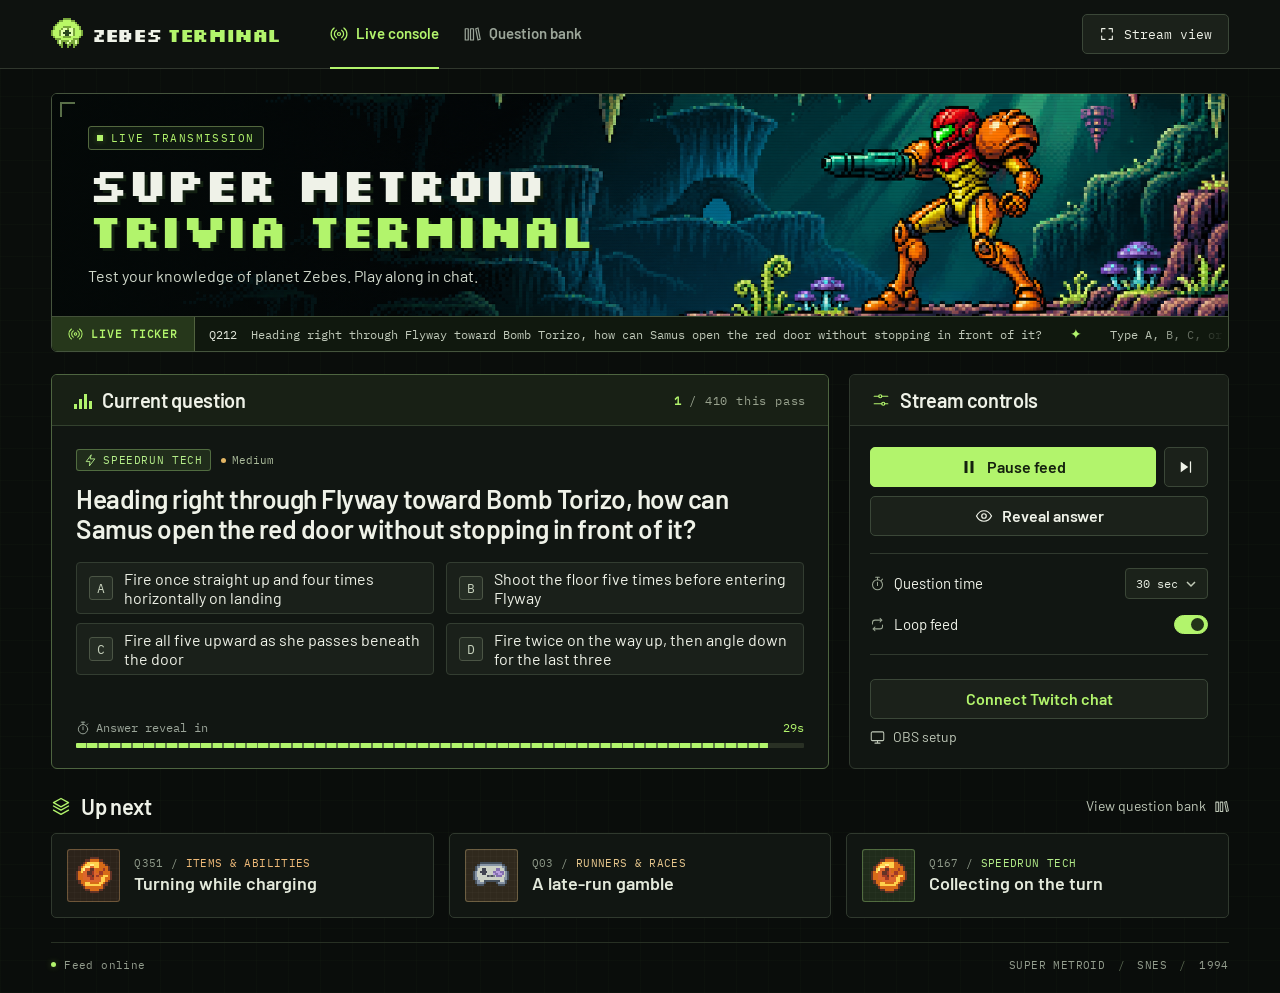
==== index.html @ 30216266 "Publish the OBS trivia overlay with Twitch chat scoring" ====
<!doctype html>
<html lang="en">
<head>
  <meta charset="utf-8"><meta name="viewport" content="width=device-width, initial-scale=1">
  <meta name="theme-color" content="#0b0e0c">
  <meta name="description" content="Live Super Metroid trivia on boss mechanics, speedrun routes and the runners who raced them. Includes timed answers and an offline OBS view.">
  <title>Zebes Terminal | Super Metroid Trivia</title>
  <link rel="icon" href="assets/mark.png"><link rel="stylesheet" href="style.css">
  <script defer src="questions.js"></script><script defer src="rotation.js"></script><script defer src="chat.js"></script><script defer src="app.js"></script><script defer src="scoreboard.js"></script>
</head>
<body>
<header class="topbar"><div class="bar-inner">
  <a href="#console" class="brand" aria-label="Zebes Terminal home"><img src="assets/mark.png" width="32" height="32" alt="">ZEBES<span>TERMINAL</span></a>
  <nav aria-label="Main"><a href="#console" id="console-tab"><i data-icon="radio"></i>Live console</a><a href="#bank" id="bank-tab"><i data-icon="library"></i>Question bank</a></nav>
  <button id="stream" class="button stream-btn"><i data-icon="expand"></i>Stream view</button>
</div></header>
<main class="wrap">
  <div id="console">
    <section class="banner" aria-label="Super Metroid trivia broadcast">
      <div class="hero"><div class="hero-copy">
        <div class="live-tag"><b class="live-dot"></b><span id="live-label">LIVE TRANSMISSION</span></div>
        <h1>SUPER METROID<span>TRIVIA TERMINAL</span></h1>
        <p><span class="console-intro">Test your knowledge of planet Zebes.</span><span class="stream-intro">Be right back.</span> Play along in chat.</p>
      </div><span class="bracket tl"></span><span class="bracket tr"></span></div>
      <div class="ticker"><span class="ticker-label"><i data-icon="radio"></i>LIVE TICKER</span><div class="ticker-window" aria-hidden="true"><div id="crawl"></div></div></div>
    </section>
    <div class="dashboard">
      <section class="panel question-panel" aria-labelledby="question">
        <div class="panel-heading"><h2><span class="signal"><b></b><b></b><b></b><b></b></span>Current question</h2><span class="q-count" title="Questions dealt in this shuffled pass"><b id="q-number"></b><span> / <span id="q-total"></span> this pass</span></span></div>
        <div class="question-body" id="question-body"><div class="tags"><span id="q-category" class="tag"></span><span id="difficulty" class="difficulty"></span></div>
          <h3 id="question" aria-live="polite"></h3><div id="choices" aria-label="Answer choices"></div>
          <div id="explanation" class="answer-note" hidden><p id="answer-note" aria-live="polite"></p><a id="answer-source" target="_blank" rel="noopener"></a></div>
        </div>
        <div class="timer-box"><div class="timer-info"><span><i data-icon="timer"></i><span id="timer-label">Answer reveal in</span></span><b id="time">30s</b></div><div class="timer-track"><div id="timer-bar"></div></div></div>
      </section>
      <aside class="panel chat-panel" id="chat-panel" aria-label="Twitch chat leaderboard" hidden>
        <div class="panel-heading"><h2>Chat leaderboard</h2></div>
        <div class="score-content"><p id="score-channel"></p><p id="chat-status" role="status">Connecting…</p>
          <ol id="leaders" class="leaders"></ol>
          <p id="round-guesses">0 answers this round</p><p class="score-rule">First letter counts. One point per correct answer.</p>
          <button class="text-button" id="open-scores" disabled>Open scorebook</button>
        </div>
      </aside>
      <aside class="panel controls">
        <div class="panel-heading"><h2><i data-icon="sliders"></i>Stream controls</h2></div>
        <div class="control-body">
          <div class="transport"><button id="pause" class="button primary"></button><button id="next" class="button" aria-label="Skip to next question" title="Next question (N)"><i data-icon="skip"></i></button></div>
          <button id="reveal" class="button reveal"><i data-icon="eye"></i><span>Reveal answer</span></button>
          <div class="control-settings">
            <div class="setting"><label for="duration"><i data-icon="timer"></i>Question time</label><select id="duration"><option value="15">15 sec</option><option value="30" selected>30 sec</option><option value="45">45 sec</option><option value="60">60 sec</option></select></div>
            <div class="setting"><span id="loop-label"><i data-icon="repeat"></i>Loop feed</span><button id="loop" class="switch" aria-labelledby="loop-label" role="switch" aria-checked="true"><b></b></button></div>
          </div>
          <a class="button chat-link" href="setup.html">Connect Twitch chat</a><button id="setup" class="setup-link"><i data-icon="monitor"></i>OBS setup</button>
        </div>
      </aside>
    </div>
    <section class="queue" aria-labelledby="queue-title"><div class="queue-heading"><h2 id="queue-title"><i data-icon="layers"></i>Up next</h2><button id="all-questions" class="text-button">View question bank<i data-icon="library"></i></button></div><div id="queue-list"></div></section>
  </div>
  <section id="bank" hidden aria-labelledby="bank-title"><div class="bank-head"><div class="bank-heading"><i data-icon="library"></i><span>TRIVIA ARCHIVE</span></div><h1 id="bank-title">Question bank</h1><p>Choose a question to cue it in the live feed.</p></div>
    <div class="filters"><label class="searchbox"><i data-icon="search"></i><input type="search" id="search" placeholder="Search questions" aria-label="Search questions"></label><select id="category-filter" aria-label="Filter by category"><option value="">All categories</option></select></div>
    <div class="archive-count" id="results" aria-live="polite"></div><div id="bank-list"></div>
  </section>
  <footer><span><b class="footer-light"></b><span id="footer-state">Feed online</span></span><span>SUPER METROID <em>/</em> SNES <em>/</em> 1994</span></footer>
</main>
<button class="button exit-stream" id="exit-stream"><i data-icon="contract"></i>Exit stream view</button>
<dialog id="scores-dialog"><div class="panel-heading"><h2>Channel scorebook</h2><button class="close" id="close-scores" aria-label="Close scorebook">×</button></div>
<div class="modal-body"><label class="field-label" for="viewer-filter">Find a viewer</label><input class="chat-field" id="viewer-filter" type="search" placeholder="Twitch display name"><h3>Standings</h3>
<ol id="full-leaders" class="leaders"></ol><h3>Latest 50 answers</h3><ol id="history-list"></ol><p id="history-empty">No matching answers.</p>
<button class="button" id="export-scores">Export full answer log (CSV)</button></div></dialog>
<dialog id="obs-dialog"><div class="panel-heading"><h2><i data-icon="monitor"></i>OBS setup</h2><button class="close" aria-label="Close OBS setup" id="close-setup">×</button></div><div class="modal-body"><h3>Add the trivia to your stream</h3><p>For Twitch chat scoring, generate your Browser Source URL.</p><a class="button primary" href="setup.html">Set up your channel</a><h4>Offline trivia</h4><ol><li>Download and extract the overlay folder.</li><li>In OBS, add a <strong>Browser</strong> source. Enable <strong>Local file</strong> and select <strong>stream.html</strong> from the folder.</li><li>Set the width to <strong>1920</strong> and height to <strong>1080</strong>. The feed starts automatically.</li></ol><a class="button primary" href="zebes-obs.zip" download><i data-icon="download"></i>Download OBS overlay</a><p>To control playback, right-click the source and select <strong>Interact</strong>.</p><div class="shortcuts"><span><kbd>P</kbd> Pause</span><span><kbd>R</kbd> Reveal</span><span><kbd>N</kbd> Next</span><span><kbd>V</kbd> Toggle view</span></div></div></dialog>
</body></html>
---- style.css ----
@font-face{font-family:Barlow;src:url(assets/barlow.ttf)}@font-face{font-family:Barlow;src:url(assets/barlow-semibold.ttf);font-weight:600}@font-face{font-family:Barlow;src:url(assets/barlow-bold.ttf);font-weight:700}
@font-face{font-family:Silkscreen;src:url(assets/pixel.ttf)}@font-face{font-family:Silkscreen;src:url(assets/pixel-bold.ttf);font-weight:700}@font-face{font-family:Plex;src:url(assets/mono.ttf)}
:root{color-scheme:dark;--page:#0a0d0b;--panel:#111612;--line:#30392e;--lime:#b2f46c;--white:#eff2e8;--muted:#9ba599;--mono:Plex,monospace;--pixel:Silkscreen,monospace;--body:Barlow,Arial,sans-serif}
*{box-sizing:border-box}html{min-height:100%;background:var(--page);scrollbar-color:#46523e #0d100d}body{margin:0;background-color:var(--page);background-image:linear-gradient(#aaff7004 1px,transparent 1px),linear-gradient(90deg,#aaff7004 1px,transparent 1px);background-size:32px 32px;color:var(--white);font:1rem/1.45 var(--body);min-height:100vh}button,select,input{font:inherit}button,a,select,input{outline-offset:4px}button:focus-visible,a:focus-visible,input:focus-visible,select:focus-visible{outline:2px solid var(--lime)}button,select,a{touch-action:manipulation}button,select{cursor:pointer}button{color:inherit}button:disabled{cursor:default}a{color:inherit;text-decoration:none}[hidden]{display:none!important}h1,h2,h3,p{margin:0}i[data-icon]{display:inline-flex;align-items:center;justify-content:center;flex-shrink:0;width:18px;height:18px}i svg{width:100%;height:100%;display:block}
.topbar{background:#0e120f;border-bottom:1px solid #30372d}.bar-inner,.wrap{width:min(1380px,92%);margin:auto}.bar-inner{min-height:68px;display:flex;align-items:center;gap:50px}.brand{display:inline-flex;gap:6px;align-items:center;white-space:nowrap;font:700 19px/1 var(--pixel);letter-spacing:-1.4px}.brand span{color:var(--lime)}.brand img{image-rendering:pixelated;margin-right:3px}.topbar nav{align-self:stretch;display:flex;gap:24px}.topbar nav a{display:flex;align-items:center;gap:8px;position:relative;font-size:15px;font-weight:600;color:var(--muted)}nav a.active{color:var(--lime)}nav a.active:after{content:"";height:2px;background:var(--lime);position:absolute;bottom:-1px;left:0;right:0}.topbar nav a:hover{color:var(--white)}.button{border:1px solid #3b4738;border-radius:5px;min-height:40px;display:inline-flex;justify-content:center;align-items:center;gap:9px;background:#1b211a;font-weight:600;transition:background .15s,border-color .15s}.button:hover:not(:disabled){background:#283025;border-color:#687b5c}.stream-btn{margin-left:auto;font:13px var(--mono);padding:0 16px;white-space:nowrap}.stream-btn i{width:16px}
.wrap{padding-top:24px}.banner{border:1px solid #45543d;border-radius:6px;overflow:hidden;background:#060d09}.hero{position:relative;isolation:isolate;min-height:222px;display:flex;align-items:center;padding:26px 3.05%;background-image:linear-gradient(90deg,#050b08a6,transparent 61%),url(assets/zebes.png);background-size:cover;background-position:center 54%}.hero:after{content:"";inset:0;position:absolute;pointer-events:none;background:repeating-linear-gradient(0deg,#0000000f 0 1px,transparent 1px 3px);z-index:-1}.hero-copy{z-index:1}.live-tag{display:inline-flex;gap:8px;align-items:center;color:var(--lime);font:11px var(--mono);letter-spacing:1.45px;background:#121e12d9;border:1px solid #53683e;border-radius:3px;padding:4px 8px}.live-dot,.footer-light{display:inline-block;width:6px;height:6px;flex:none;background:var(--lime);box-shadow:0 0 6px #b2f45850}.hero h1{font:700 clamp(34px,3.65vw,59px)/.98 var(--pixel);letter-spacing:-.052em;margin:12px 0 10px;text-shadow:3px 3px #122011}.hero h1 span{display:block;color:var(--lime)}.hero p{font-size:16px;color:#d2dacd}.bracket{width:15px;height:15px;position:absolute;top:8px;border-top:2px solid #a3c6808a}.tl{left:8px;border-left:2px solid #a3c6808a}.tr{right:8px;border-right:2px solid #a3c6808a}.ticker{display:flex;height:35px;align-items:stretch;border-top:1px solid #435139;background:#10180e}.ticker-label{position:relative;z-index:1;display:inline-flex;align-items:center;gap:8px;white-space:nowrap;background:#26371b;color:var(--lime);border-right:1px solid #51623e;padding:0 16px;font:600 11px var(--mono);letter-spacing:.9px}.ticker-label i{width:15px}.ticker-window{display:flex;align-items:center;overflow:hidden;mask-image:linear-gradient(90deg,#000 92%,transparent)}#crawl{display:flex;flex-shrink:0;white-space:nowrap;align-items:center;animation:scroll 64s linear infinite;font:12px var(--mono);color:#c0c9b9}.crawl-set{display:flex;align-items:center;gap:28px;padding:0 14px}.crawl-set b{font-weight:normal;color:var(--lime);font-size:14px}.crawl-set strong{color:#e0e5d9;font-weight:normal}@keyframes scroll{to{transform:translateX(-50%)}}.paused #crawl{animation-play-state:paused}.paused .live-dot,.paused .footer-light{background:#e4b66b}
.dashboard{display:grid;grid-template-columns:minmax(0,2.05fr) minmax(285px,1fr);gap:20px;margin-top:22px}.panel{border:1px solid var(--line);border-radius:6px;background:var(--panel);overflow:hidden}.question-panel{border-color:#4e6540;display:flex;flex-direction:column}.panel-heading{min-height:51px;padding:0 22px;display:flex;align-items:center;justify-content:space-between;gap:12px;border-bottom:1px solid var(--line);background:#171d16}.question-panel .panel-heading{background:#182015;border-color:#33412e}h2{font-size:20px;line-height:1.15;letter-spacing:-.35px;font-weight:600;display:flex;align-items:center;gap:10px}.panel-heading h2 i,.queue-heading h2 i{color:var(--lime)}.signal{height:17px;display:inline-flex;align-items:flex-end;gap:2px}.signal b{background:var(--lime);width:3px}.signal b:nth-child(1){height:5px}.signal b:nth-child(2){height:10px}.signal b:nth-child(3){height:15px}.signal b:nth-child(4){height:8px}.q-count{font:12px var(--mono);letter-spacing:.8px;color:var(--lime)}.q-count span{color:#99a38f}.question-body{padding:23px 24px 18px;flex:1}.tags{display:flex;gap:10px;align-items:center}.tag,.difficulty{font:11px var(--mono);letter-spacing:.65px;text-transform:uppercase;display:inline-flex;align-items:center;gap:6px}.tag{border:1px solid #385c60;border-radius:3px;background:#172a2a;color:#8ed8d4;padding:3px 7px}.tag i{width:13px;height:13px}.difficulty{letter-spacing:0;text-transform:none;color:#abbb9b}.difficulty:before{content:"";width:5px;height:5px;border-radius:50%;background:#accb83}.difficulty.medium:before{background:#e3b664}.difficulty.hard:before{background:#de8c8c}.question-body h3{font:600 clamp(25px,2.05vw,34px)/1.13 var(--body);letter-spacing:-.5px;margin:13px 0 19px;max-width:850px}.choices,#choices{display:grid;grid-template-columns:1fr 1fr;gap:9px 12px}.choice{min-height:42px;background:#1a201a;border:1px solid #333d31;border-radius:4px;display:flex;align-items:center;gap:11px;text-align:left;padding:6px 12px;font:500 16px var(--body);min-width:0}.choice span:first-child{background:#252d24;border:1px solid #4b5545;border-radius:3px;width:24px;height:24px;flex:none;display:grid;place-items:center;color:#c5d0bb;font:13px var(--mono)}button.choice:hover:not(:disabled),.choice.picked{border-color:#819167;background:#262e23}.choice.correct{color:var(--lime);background:#24361b;border-color:#87ad62}.choice.correct span:first-child{background:var(--lime);border-color:var(--lime);color:#152410}.choice.missed{border-color:#ab7263}.choice i{margin-left:auto;color:var(--lime);width:15px}.timer-box{padding:0 24px 20px}.timer-info{display:flex;align-items:center;justify-content:space-between;color:var(--muted);font:12px var(--mono);margin-bottom:8px}.timer-info>span{display:flex;align-items:center;gap:6px}.timer-info i{width:14px;height:14px}.timer-info b{font-weight:400;color:var(--lime)}.timer-track{height:5px;background:#293024;overflow:hidden;border-radius:1px}#timer-bar{height:100%;background:repeating-linear-gradient(to right,var(--lime) 0 10px,#5c7943 10px 12px);transform-origin:left}.slide-in{animation:arrive .42s ease-out}@keyframes arrive{from{transform:translateY(12px);opacity:.4}to{transform:translateY(0);opacity:1}}
.control-body{padding:21px 20px 17px}.transport{display:flex;gap:8px}.transport .primary{flex:1}.primary{background:var(--lime);border-color:var(--lime);color:#14200e}.primary:hover:not(:disabled){background:#c9ff93;border-color:#c9ff93}#next{width:44px}.reveal{width:100%;margin-top:9px;background:#1b211a}.reveal:disabled{color:#9da993;background:#171c16}.control-settings{border-top:1px solid var(--line);border-bottom:1px solid var(--line);padding:12px 0;margin:17px 0 12px}.setting{display:flex;align-items:center;justify-content:space-between;gap:10px;min-height:35px;font-size:15px}.setting+.setting{margin-top:6px}.setting label,.setting>span{display:flex;align-items:center;gap:9px}.setting i{color:#9ba693;width:15px;height:15px}select{appearance:none;background:#1b221a url("data:image/svg+xml,%3Csvg xmlns='http://www.w3.org/2000/svg' width='12' height='8' viewBox='0 0 12 8'%3E%3Cpath d='m2 2 4 4 4-4' fill='none' stroke='%23c1cbb8' stroke-width='1.5'/%3E%3C/svg%3E") no-repeat right 10px center;color:#e4eadf;border:1px solid #3b4737;border-radius:4px;padding:7px 29px 7px 10px;font:12px var(--mono)}.switch{width:34px;height:19px;border-radius:10px;border:1px solid #686f61;background:#323930;display:flex;align-items:center;padding:2px}.switch b{width:13px;height:13px;border-radius:50%;background:#c8d0bd;transition:transform .15s}.switch[aria-checked="true"]{background:var(--lime);border-color:var(--lime)}.switch[aria-checked="true"] b{transform:translateX(14px);background:#233419}.setup-link,.text-button{display:inline-flex;align-items:center;justify-content:center;gap:8px;background:none;border:0;padding:4px 0;color:#bfc8b8;font-size:14px}.setup-link:hover,.text-button:hover{color:var(--lime)}.setup-link i,.text-button i{width:15px;height:15px}.queue{margin-top:23px}.queue-heading{display:flex;align-items:center;justify-content:space-between;margin-bottom:12px}.queue-heading h2{font-size:22px}.queue-heading h2 i{width:20px;height:20px}#queue-list{display:grid;grid-template-columns:repeat(3,minmax(0,1fr));gap:15px}.queue-card,.bank-card{min-width:0;display:flex;align-items:center;gap:14px;text-align:left;border:1px solid var(--line);border-radius:5px;padding:15px;background:var(--panel)}.queue-card:hover,.bank-card:hover{background:#1a221a;border-color:#647958}.sprite-box{background-color:var(--tint);color:var(--ink);border:1px solid color-mix(in srgb,var(--ink) 33%,transparent);width:53px;height:53px;flex:none;display:grid;place-items:center;border-radius:3px;background-image:linear-gradient(#ffffff05 1px,transparent 1px),linear-gradient(90deg,#ffffff05 1px,transparent 1px);background-size:6px 6px}.sprite-box img{width:36px;height:36px;image-rendering:pixelated}.card-copy{display:grid;gap:3px}.card-meta{font:11px var(--mono);text-transform:uppercase;color:var(--ink);letter-spacing:.35px}.card-meta span{color:#8f9a89}.card-title{font-size:18px;font-weight:600;color:#e3e9db;line-height:1.15}footer{border-top:1px solid #283024;margin:24px 0 0;padding:15px 0 21px;display:flex;justify-content:space-between;align-items:center;gap:10px;color:#939d8d;font:11px var(--mono);letter-spacing:.4px}footer>span:first-child{display:flex;align-items:center;gap:8px}.footer-light{width:5px;height:5px;border-radius:50%}footer em{font-style:normal;color:#596750;margin:0 5px}
.bank-head{padding:22px 0 18px}.bank-heading{display:flex;gap:8px;align-items:center;color:var(--lime);font:12px var(--mono);letter-spacing:.8px}.bank-head h1{font:700 clamp(28px,3vw,48px) var(--pixel);color:var(--white);letter-spacing:-.055em;margin:6px 0}.bank-head p,.source{color:var(--muted)}.filters{display:flex;gap:10px}.searchbox{display:flex;align-items:center;gap:12px;background:var(--panel);border:1px solid var(--line);border-radius:4px;padding:8px 14px;flex:1}.searchbox input{background:none;color:var(--white);border:0;width:100%}.archive-count{font:12px var(--mono);color:var(--muted);margin:22px 0 12px}#bank-list{display:grid;grid-template-columns:repeat(2,minmax(0,1fr));gap:12px}.bank-card .card-title{font-size:16px}.source{font-size:14px;margin:22px 0}.source a{text-decoration:underline}.source a:hover{color:var(--lime)}
dialog{width:min(460px,94vw);padding:0;border:1px solid #586b4b;border-radius:6px;background:var(--panel);color:var(--white);box-shadow:0 24px 90px #0009}dialog::backdrop{background:#030704c9}.close{background:none;border:0;font-size:27px;color:#cad2bf}.modal-body{padding:22px}.modal-body h3{font-size:23px}.modal-body ol{padding-left:20px;color:#c9d1c2}.modal-body li{margin-bottom:9px;padding-left:3px}.modal-body .button{width:100%}.modal-body p{font-size:15px;color:var(--muted);margin:18px 0 12px}.shortcuts{display:flex;gap:10px;flex-wrap:wrap;font-size:13px}.shortcuts span{display:flex;align-items:center;gap:4px}kbd{border:1px solid var(--line);border-radius:3px;padding:2px 4px;font:11px var(--mono)}.exit-stream{display:none}
.streaming .topbar,.streaming .controls,.streaming .queue,.streaming footer{display:none}.streaming .wrap{width:min(94vw,1750px);padding-top:2.5vh}.streaming .hero{min-height:22vh}.streaming .dashboard{display:block;margin-top:2vh}.streaming .question-body{padding:2.5vh 2.5vw}.streaming .question-body h3{font-size:clamp(26px,min(3.4vw,5.7vh),66px);max-width:none;margin:2vh 0 2.5vh}.streaming .choice{font-size:clamp(18px,min(2.2vw,3.7vh),40px);min-height:7vh}.streaming .choice span:first-child{width:1.7em;height:1.7em;font-size:.7em}.streaming .timer-box{padding:0 2.5vw 2.3vh}.streaming .timer-info{font-size:clamp(12px,1.3vw,22px)}.streaming .hero h1{font-size:clamp(32px,min(3.8vw,6.3vh),76px)}.streaming .exit-stream{position:fixed;right:12px;top:12px;display:flex;padding:0 12px;opacity:0}.exit-stream:hover,.exit-stream:focus-visible{opacity:1}.streaming .panel-heading{min-height:5vh}.streaming .ticker{height:4vh;min-height:30px}.streaming #crawl,.streaming .ticker-label{font-size:clamp(12px,1.1vw,20px)}
@media(min-width:1600px){.hero{min-height:260px}.question-body{padding-top:26px;padding-bottom:22px}.choice{min-height:49px}}
@media(max-width:1050px){.bar-inner{gap:28px}.topbar nav{gap:18px}.wrap,.bar-inner{width:94%}.dashboard{grid-template-columns:minmax(0,1.85fr) minmax(260px,1fr);gap:15px}.panel-heading{padding:0 17px}.question-body{padding:18px}.timer-box{padding:0 18px 18px}.queue-card{padding:12px;gap:10px}.card-meta{font-size:10px}.card-title{font-size:16px}.sprite-box{width:46px;height:46px}.control-body{padding:18px 16px}.hero{min-height:206px}}
@media(max-width:760px){.bar-inner{min-height:59px;flex-wrap:wrap;gap:0;justify-content:space-between}.brand{font-size:17px}.brand img{width:27px;height:27px}.stream-btn{font-size:12px;padding:0 10px;min-height:34px}.topbar nav{order:3;width:100%;height:42px;gap:25px}.topbar nav a{font-size:14px}.bar-inner{padding-top:10px}.wrap{padding-top:15px}.hero{min-height:196px;padding:18px 4%;background-position:63% 50%}.hero h1{font-size:clamp(30px,5.6vw,43px)}.hero p{max-width:65%;font-size:14px;line-height:1.3}.dashboard{grid-template-columns:minmax(0,1fr)}.controls .control-body{display:grid;grid-template-columns:1.3fr 1fr;gap:10px 14px}.control-settings{grid-column:1/-1;display:flex;justify-content:space-between;gap:20px;margin:0;padding:8px 0}.setting{flex:1}.setting+.setting{margin-top:0}.reveal{margin-top:0}.setup-link{justify-self:start}.queue-card{min-height:76px}.queue-card .sprite-box{width:39px;height:39px}.queue-card .card-title{font-size:15px}#queue-list{grid-template-columns:1fr;gap:8px}.queue{margin-top:18px}.question-body h3{max-width:94%}.queue-heading h2{font-size:20px}.ticker-label{padding:0 10px;font-size:10px}.streaming .hero p{max-width:70%}#bank-list{grid-template-columns:1fr}.hero{background-image:linear-gradient(90deg,#030704bf,transparent 65%),url(assets/zebes.png)}}
@media(max-width:450px){.wrap,.bar-inner{width:93%}.hero{background-position:69% center}.hero h1{font-size:29px}.hero-copy{width:100%}.hero p{max-width:63%}.live-tag{font-size:9px}.panel-heading{min-height:45px}h2{font-size:18px}.question-body h3{font-size:24px}.question-body{padding:16px}.choice{padding:6px 8px;font-size:15px;gap:8px}.controls .control-body{gap:9px}.setting{font-size:14px;gap:6px}.setting i{display:none}.setting+.setting{flex:.75}.filters{flex-wrap:wrap}.filters .searchbox{min-width:180px}.tag{font-size:10px}.text-button{font-size:13px}.streaming .hero{min-height:170px}.streaming .question-body h3{font-size:25px}.streaming .choice{font-size:16px}.streaming .question-body{padding:15px}}
@media(max-height:640px) and (min-width:761px){.streaming .hero{padding-top:9px;padding-bottom:9px;min-height:19vh}.streaming .hero p{display:none}.streaming .live-tag{font-size:9px}.streaming .hero h1{font-size:29px;margin:6px 0}.streaming .question-body{padding:10px 20px}.streaming .question-body h3{margin:7px 0 12px}.streaming .question-panel .panel-heading{min-height:35px}}
@media(prefers-reduced-motion:reduce){*{scroll-behavior:auto!important}.slide-in{animation:none}#crawl{animation:none}}
.streaming .exit-stream.visible{opacity:1}
.answer-note{margin-top:14px;border-left:2px solid var(--lime);padding-left:12px;color:#dce5d5;line-height:1.4}
.answer-note a{display:inline-block;margin-top:5px;color:var(--muted);font-size:13px;text-decoration:underline;text-underline-offset:3px}
.answer-note a:hover{color:var(--lime)}
.streaming .answer-note{font-size:clamp(18px,min(2vw,3.2vh),33px);margin-top:1.6vh}
.streaming .answer-note a,.streaming .revealed .choice:not(.correct){display:none}
.streaming .revealed .correct{grid-column:1/-1}
.stream-intro,.streaming .console-intro{display:none}
.streaming .stream-intro{display:inline}
.chat-link{width:100%;margin:12px 0 4px;color:var(--lime)}
.score-content{padding:18px}.score-content p{margin:0 0 9px}.score-content #score-channel{font:600 1.2rem var(--mono);color:var(--lime);overflow-wrap:anywhere}
#chat-status,.score-rule{color:var(--muted)}#round-guesses{font-weight:600}
.leaders,#history-list{list-style:none;padding:0;margin:12px 0 18px}
.leaders li{display:grid;grid-template-columns:2ch minmax(0,1fr) auto;gap:.7em;align-items:center;padding:.55em 0;border-bottom:1px solid var(--line)}
.leaders li span,.leaders li b{font-family:var(--mono)}.leaders li span{color:var(--muted)}.leaders li b{color:var(--lime);font-size:.9em}.leaders strong{overflow:hidden;text-overflow:ellipsis;white-space:nowrap}
.leaders .score-empty{display:block;color:var(--muted);line-height:1.4}
.streaming #open-scores{display:none}.chat-enabled:not(.streaming) .chat-panel{grid-column:1/-1;order:3}
.streaming.chat-enabled .dashboard{display:grid;grid-template-columns:minmax(0,3fr) minmax(225px,1fr);align-items:start}
.streaming.chat-enabled .hero{min-height:16vh;padding-block:1.5vh}.streaming.chat-enabled .hero h1{font-size:clamp(32px,4.4vh,54px)}
.streaming.chat-enabled .question-body h3{font-size:clamp(25px,min(2.7vw,4.5vh),50px)}.streaming.chat-enabled .choice{font-size:clamp(16px,min(1.75vw,2.85vh),34px)}
.streaming.chat-enabled .answer-note{font-size:clamp(16px,min(1.65vw,2.7vh),29px)}.streaming .score-content{font-size:clamp(16px,1.2vw,24px)}
#scores-dialog{width:min(650px,94vw);max-height:85vh}#scores-dialog h3{margin-top:16px}#history-list li{border-bottom:1px solid var(--line);padding:8px 0}#history-list span{display:block;color:var(--muted)}
.setup-page{width:min(690px,94%);margin:5vh auto 7vh;border:1px solid var(--line);border-radius:8px;background:var(--panel);overflow:hidden}
.setup-art{height:100px;background:center 52%/cover url(assets/zebes.png)}.setup-copy{padding:clamp(20px,4vw,38px)}
.setup-copy h1{font:700 clamp(24px,3.2vw,38px)/1.2 var(--pixel)}.setup-copy h2{margin-top:26px}.setup-copy p,.setup-copy ol{color:#bcc6b8}.setup-copy p{margin:12px 0 18px}.setup-copy ol{padding-left:22px}.setup-copy li{margin-bottom:5px}
.setup-copy>a{color:var(--lime);text-decoration:underline}.field-label{display:block;font-weight:600;margin:14px 0 6px}.channel-row{display:flex;gap:8px}.channel-row .button{padding:0 16px;white-space:nowrap}
.chat-field{width:100%;min-width:0;background:#090e0a;color:var(--white);border:1px solid #586751;border-radius:4px;padding:9px}.setup-copy #setup-error{color:#efb99a}
@media(max-width:760px){.streaming.chat-enabled .dashboard{grid-template-columns:1fr}.streaming .chat-panel{margin-bottom:20px}.chat-link{grid-column:1/-1}}
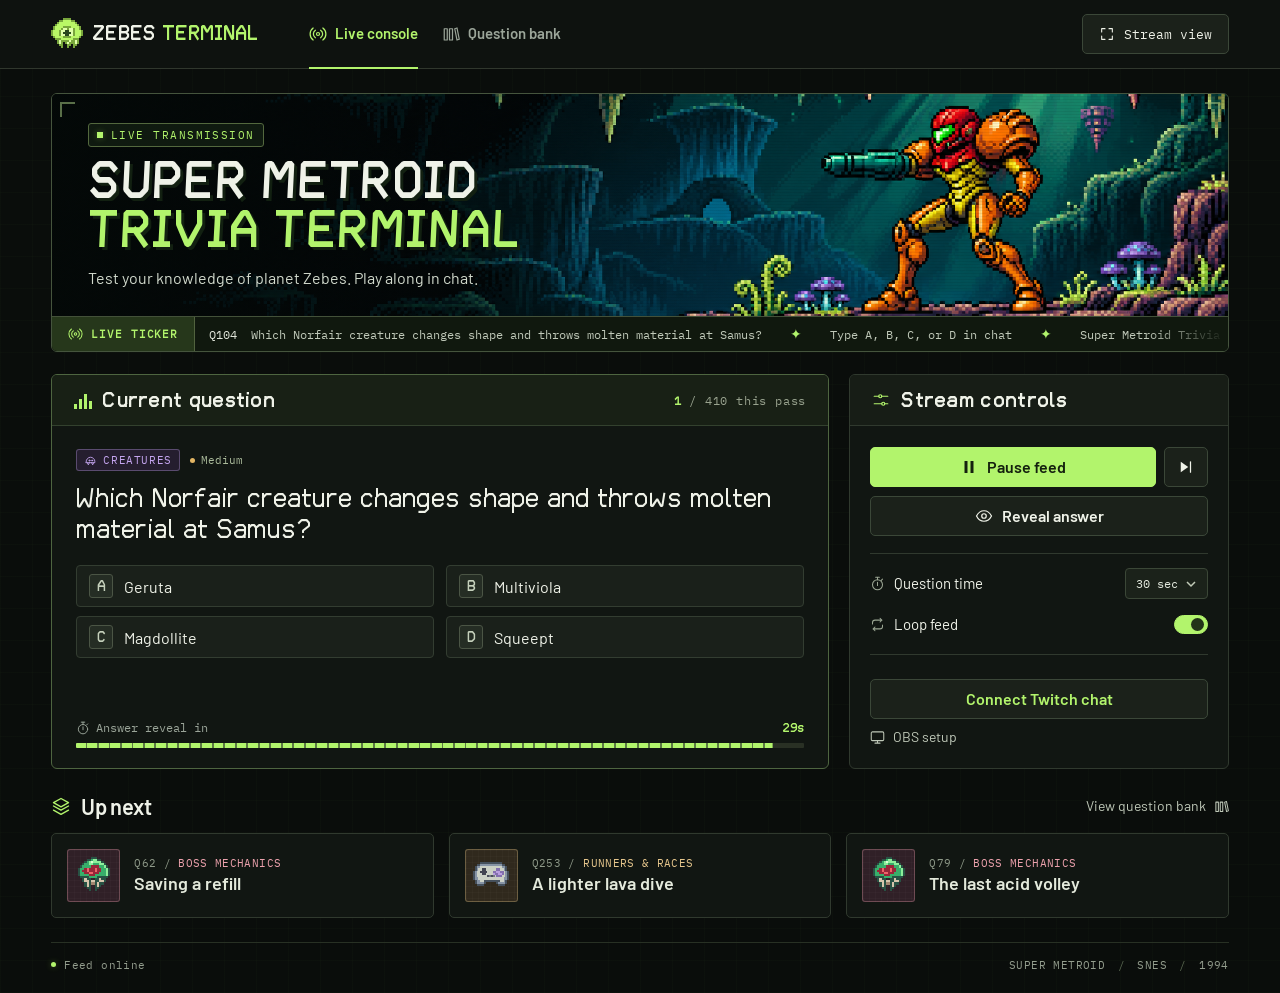
==== commit a68e7a74: "Add the Zebes Relay typeface and channel font customization" ====
--- a/index.html
+++ b/index.html
@@ -6,7 +6,8 @@
   <meta name="description" content="Live Super Metroid trivia on boss mechanics, speedrun routes and the runners who raced them. Includes timed answers and an offline OBS view.">
   <title>Zebes Terminal | Super Metroid Trivia</title>
   <link rel="icon" href="assets/mark.png"><link rel="stylesheet" href="style.css">
-  <script defer src="questions.js"></script><script defer src="rotation.js"></script><script defer src="chat.js"></script><script defer src="app.js"></script><script defer src="scoreboard.js"></script>
+  <link rel="preload" href="assets/zebes-relay-regular.woff2" as="font" type="font/woff2" crossorigin>
+  <script defer src="font.js"></script><script defer src="questions.js"></script><script defer src="rotation.js"></script><script defer src="chat.js"></script><script defer src="app.js"></script><script defer src="scoreboard.js"></script>
 </head>
 <body>
 <header class="topbar"><div class="bar-inner">
--- a/style.css
+++ b/style.css
@@ -1,6 +1,9 @@
 @font-face{font-family:Barlow;src:url(assets/barlow.ttf)}@font-face{font-family:Barlow;src:url(assets/barlow-semibold.ttf);font-weight:600}@font-face{font-family:Barlow;src:url(assets/barlow-bold.ttf);font-weight:700}
-@font-face{font-family:Silkscreen;src:url(assets/pixel.ttf)}@font-face{font-family:Silkscreen;src:url(assets/pixel-bold.ttf);font-weight:700}@font-face{font-family:Plex;src:url(assets/mono.ttf)}
-:root{color-scheme:dark;--page:#0a0d0b;--panel:#111612;--line:#30392e;--lime:#b2f46c;--white:#eff2e8;--muted:#9ba599;--mono:Plex,monospace;--pixel:Silkscreen,monospace;--body:Barlow,Arial,sans-serif}
+@font-face{font-family:"Zebes Relay";src:url(assets/zebes-relay-regular.woff2) format("woff2");font-weight:400;font-display:swap}
+@font-face{font-family:"Zebes Relay";src:url(assets/zebes-relay-bold.woff2) format("woff2");font-weight:700;font-display:swap}
+@font-face{font-family:Plex;src:url(assets/mono.ttf)}
+:root{color-scheme:dark;--page:#0a0d0b;--panel:#111612;--line:#30392e;--lime:#b2f46c;--white:#eff2e8;--muted:#9ba599;--mono:Plex,monospace;--pixel:"Zebes Relay",Barlow,sans-serif;--body:Barlow,Arial,sans-serif}
+:root.has-channel-font{--pixel:"Channel Overlay","Zebes Relay",Barlow,sans-serif}
 *{box-sizing:border-box}html{min-height:100%;background:var(--page);scrollbar-color:#46523e #0d100d}body{margin:0;background-color:var(--page);background-image:linear-gradient(#aaff7004 1px,transparent 1px),linear-gradient(90deg,#aaff7004 1px,transparent 1px);background-size:32px 32px;color:var(--white);font:1rem/1.45 var(--body);min-height:100vh}button,select,input{font:inherit}button,a,select,input{outline-offset:4px}button:focus-visible,a:focus-visible,input:focus-visible,select:focus-visible{outline:2px solid var(--lime)}button,select,a{touch-action:manipulation}button,select{cursor:pointer}button{color:inherit}button:disabled{cursor:default}a{color:inherit;text-decoration:none}[hidden]{display:none!important}h1,h2,h3,p{margin:0}i[data-icon]{display:inline-flex;align-items:center;justify-content:center;flex-shrink:0;width:18px;height:18px}i svg{width:100%;height:100%;display:block}
 .topbar{background:#0e120f;border-bottom:1px solid #30372d}.bar-inner,.wrap{width:min(1380px,92%);margin:auto}.bar-inner{min-height:68px;display:flex;align-items:center;gap:50px}.brand{display:inline-flex;gap:6px;align-items:center;white-space:nowrap;font:700 19px/1 var(--pixel);letter-spacing:-1.4px}.brand span{color:var(--lime)}.brand img{image-rendering:pixelated;margin-right:3px}.topbar nav{align-self:stretch;display:flex;gap:24px}.topbar nav a{display:flex;align-items:center;gap:8px;position:relative;font-size:15px;font-weight:600;color:var(--muted)}nav a.active{color:var(--lime)}nav a.active:after{content:"";height:2px;background:var(--lime);position:absolute;bottom:-1px;left:0;right:0}.topbar nav a:hover{color:var(--white)}.button{border:1px solid #3b4738;border-radius:5px;min-height:40px;display:inline-flex;justify-content:center;align-items:center;gap:9px;background:#1b211a;font-weight:600;transition:background .15s,border-color .15s}.button:hover:not(:disabled){background:#283025;border-color:#687b5c}.stream-btn{margin-left:auto;font:13px var(--mono);padding:0 16px;white-space:nowrap}.stream-btn i{width:16px}
 .wrap{padding-top:24px}.banner{border:1px solid #45543d;border-radius:6px;overflow:hidden;background:#060d09}.hero{position:relative;isolation:isolate;min-height:222px;display:flex;align-items:center;padding:26px 3.05%;background-image:linear-gradient(90deg,#050b08a6,transparent 61%),url(assets/zebes.png);background-size:cover;background-position:center 54%}.hero:after{content:"";inset:0;position:absolute;pointer-events:none;background:repeating-linear-gradient(0deg,#0000000f 0 1px,transparent 1px 3px);z-index:-1}.hero-copy{z-index:1}.live-tag{display:inline-flex;gap:8px;align-items:center;color:var(--lime);font:11px var(--mono);letter-spacing:1.45px;background:#121e12d9;border:1px solid #53683e;border-radius:3px;padding:4px 8px}.live-dot,.footer-light{display:inline-block;width:6px;height:6px;flex:none;background:var(--lime);box-shadow:0 0 6px #b2f45850}.hero h1{font:700 clamp(34px,3.65vw,59px)/.98 var(--pixel);letter-spacing:-.052em;margin:12px 0 10px;text-shadow:3px 3px #122011}.hero h1 span{display:block;color:var(--lime)}.hero p{font-size:16px;color:#d2dacd}.bracket{width:15px;height:15px;position:absolute;top:8px;border-top:2px solid #a3c6808a}.tl{left:8px;border-left:2px solid #a3c6808a}.tr{right:8px;border-right:2px solid #a3c6808a}.ticker{display:flex;height:35px;align-items:stretch;border-top:1px solid #435139;background:#10180e}.ticker-label{position:relative;z-index:1;display:inline-flex;align-items:center;gap:8px;white-space:nowrap;background:#26371b;color:var(--lime);border-right:1px solid #51623e;padding:0 16px;font:600 11px var(--mono);letter-spacing:.9px}.ticker-label i{width:15px}.ticker-window{display:flex;align-items:center;overflow:hidden;mask-image:linear-gradient(90deg,#000 92%,transparent)}#crawl{display:flex;flex-shrink:0;white-space:nowrap;align-items:center;animation:scroll 64s linear infinite;font:12px var(--mono);color:#c0c9b9}.crawl-set{display:flex;align-items:center;gap:28px;padding:0 14px}.crawl-set b{font-weight:normal;color:var(--lime);font-size:14px}.crawl-set strong{color:#e0e5d9;font-weight:normal}@keyframes scroll{to{transform:translateX(-50%)}}.paused #crawl{animation-play-state:paused}.paused .live-dot,.paused .footer-light{background:#e4b66b}
@@ -43,3 +46,18 @@
 .setup-copy>a{color:var(--lime);text-decoration:underline}.field-label{display:block;font-weight:600;margin:14px 0 6px}.channel-row{display:flex;gap:8px}.channel-row .button{padding:0 16px;white-space:nowrap}
 .chat-field{width:100%;min-width:0;background:#090e0a;color:var(--white);border:1px solid #586751;border-radius:4px;padding:9px}.setup-copy #setup-error{color:#efb99a}
 @media(max-width:760px){.streaming.chat-enabled .dashboard{grid-template-columns:1fr}.streaming .chat-panel{margin-bottom:20px}.chat-link{grid-column:1/-1}}
+.brand,.hero h1,.bank-head h1,.setup-copy h1{letter-spacing:.01em}
+.hero h1{line-height:1.04}
+.question-body h3,.streaming .choice,.choice span:first-child,.panel-heading h2,.timer-info b,.leaders li b{font-family:var(--pixel)}
+.question-body h3{font-weight:400;line-height:1.19;letter-spacing:0}
+.panel-heading h2,.choice span:first-child{font-weight:700;letter-spacing:.015em}
+.streaming .choice{font-weight:400;line-height:1.2}
+@media(min-width:761px){
+  .streaming:not(.chat-enabled) .question-body h3{font-size:clamp(26px,min(3.1vw,5.2vh),60px)}
+  .streaming:not(.chat-enabled) .question-body{padding-block:2vh}
+}
+.timer-info b,.leaders li b{font-weight:700;letter-spacing:.03em}
+.has-channel-font .streaming{--body:var(--pixel);--mono:var(--pixel);font-family:var(--body)}
+.font-options{margin-top:14px}.font-options summary{width:fit-content;cursor:pointer;color:var(--lime)}
+.font-options p{margin:6px 0 9px}.font-options small{color:var(--muted)}
+.font-preview{font:400 21px/1.3 var(--pixel);color:var(--white)}
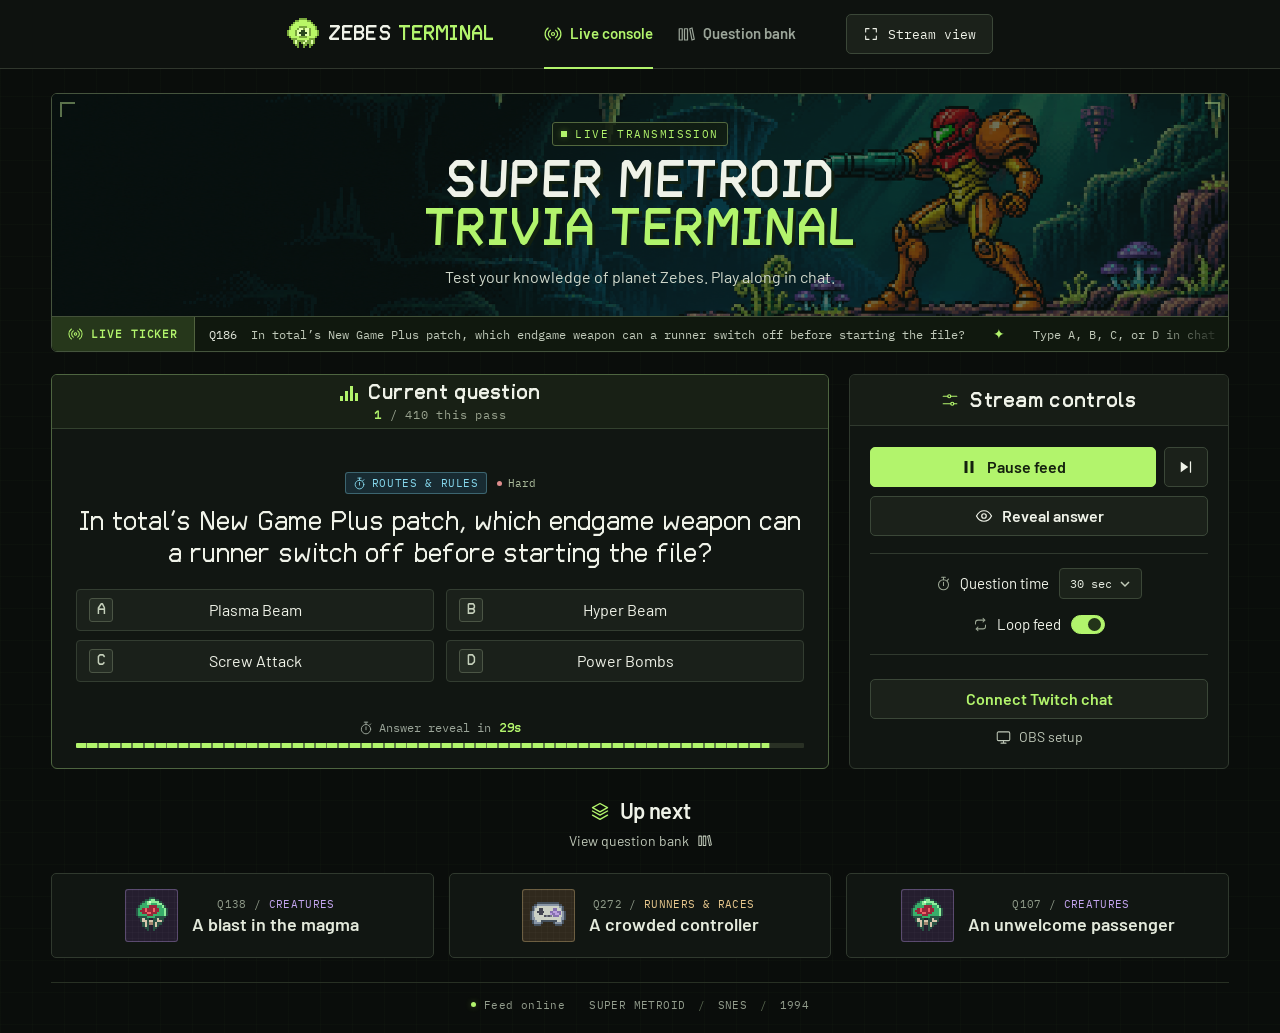
==== commit 663df8a4: "Refresh cached styles for the full-banner overlay" ====
--- a/index.html
+++ b/index.html
@@ -5,7 +5,7 @@
   <meta name="theme-color" content="#0b0e0c">
   <meta name="description" content="Live Super Metroid trivia on boss mechanics, speedrun routes and the runners who raced them. Includes timed answers and an offline OBS view.">
   <title>Zebes Terminal | Super Metroid Trivia</title>
-  <link rel="icon" href="assets/mark.png"><link rel="stylesheet" href="style.css">
+  <link rel="icon" href="assets/mark.png"><link rel="stylesheet" href="style.css?v=5892e2c">
   <link rel="preload" href="assets/zebes-relay-regular.woff2" as="font" type="font/woff2" crossorigin>
   <script defer src="font.js"></script><script defer src="questions.js"></script><script defer src="rotation.js"></script><script defer src="chat.js"></script><script defer src="app.js"></script><script defer src="scoreboard.js"></script>
 </head>
--- a/style.css
+++ b/style.css
@@ -6,7 +6,13 @@
 :root.has-channel-font{--pixel:"Channel Overlay","Zebes Relay",Barlow,sans-serif}
 *{box-sizing:border-box}html{min-height:100%;background:var(--page);scrollbar-color:#46523e #0d100d}body{margin:0;background-color:var(--page);background-image:linear-gradient(#aaff7004 1px,transparent 1px),linear-gradient(90deg,#aaff7004 1px,transparent 1px);background-size:32px 32px;color:var(--white);font:1rem/1.45 var(--body);min-height:100vh}button,select,input{font:inherit}button,a,select,input{outline-offset:4px}button:focus-visible,a:focus-visible,input:focus-visible,select:focus-visible{outline:2px solid var(--lime)}button,select,a{touch-action:manipulation}button,select{cursor:pointer}button{color:inherit}button:disabled{cursor:default}a{color:inherit;text-decoration:none}[hidden]{display:none!important}h1,h2,h3,p{margin:0}i[data-icon]{display:inline-flex;align-items:center;justify-content:center;flex-shrink:0;width:18px;height:18px}i svg{width:100%;height:100%;display:block}
 .topbar{background:#0e120f;border-bottom:1px solid #30372d}.bar-inner,.wrap{width:min(1380px,92%);margin:auto}.bar-inner{min-height:68px;display:flex;align-items:center;gap:50px}.brand{display:inline-flex;gap:6px;align-items:center;white-space:nowrap;font:700 19px/1 var(--pixel);letter-spacing:-1.4px}.brand span{color:var(--lime)}.brand img{image-rendering:pixelated;margin-right:3px}.topbar nav{align-self:stretch;display:flex;gap:24px}.topbar nav a{display:flex;align-items:center;gap:8px;position:relative;font-size:15px;font-weight:600;color:var(--muted)}nav a.active{color:var(--lime)}nav a.active:after{content:"";height:2px;background:var(--lime);position:absolute;bottom:-1px;left:0;right:0}.topbar nav a:hover{color:var(--white)}.button{border:1px solid #3b4738;border-radius:5px;min-height:40px;display:inline-flex;justify-content:center;align-items:center;gap:9px;background:#1b211a;font-weight:600;transition:background .15s,border-color .15s}.button:hover:not(:disabled){background:#283025;border-color:#687b5c}.stream-btn{margin-left:auto;font:13px var(--mono);padding:0 16px;white-space:nowrap}.stream-btn i{width:16px}
-.wrap{padding-top:24px}.banner{border:1px solid #45543d;border-radius:6px;overflow:hidden;background:#060d09}.hero{position:relative;isolation:isolate;min-height:222px;display:flex;align-items:center;padding:26px 3.05%;background-image:linear-gradient(90deg,#050b08a6,transparent 61%),url(assets/zebes.png);background-size:cover;background-position:center 54%}.hero:after{content:"";inset:0;position:absolute;pointer-events:none;background:repeating-linear-gradient(0deg,#0000000f 0 1px,transparent 1px 3px);z-index:-1}.hero-copy{z-index:1}.live-tag{display:inline-flex;gap:8px;align-items:center;color:var(--lime);font:11px var(--mono);letter-spacing:1.45px;background:#121e12d9;border:1px solid #53683e;border-radius:3px;padding:4px 8px}.live-dot,.footer-light{display:inline-block;width:6px;height:6px;flex:none;background:var(--lime);box-shadow:0 0 6px #b2f45850}.hero h1{font:700 clamp(34px,3.65vw,59px)/.98 var(--pixel);letter-spacing:-.052em;margin:12px 0 10px;text-shadow:3px 3px #122011}.hero h1 span{display:block;color:var(--lime)}.hero p{font-size:16px;color:#d2dacd}.bracket{width:15px;height:15px;position:absolute;top:8px;border-top:2px solid #a3c6808a}.tl{left:8px;border-left:2px solid #a3c6808a}.tr{right:8px;border-right:2px solid #a3c6808a}.ticker{display:flex;height:35px;align-items:stretch;border-top:1px solid #435139;background:#10180e}.ticker-label{position:relative;z-index:1;display:inline-flex;align-items:center;gap:8px;white-space:nowrap;background:#26371b;color:var(--lime);border-right:1px solid #51623e;padding:0 16px;font:600 11px var(--mono);letter-spacing:.9px}.ticker-label i{width:15px}.ticker-window{display:flex;align-items:center;overflow:hidden;mask-image:linear-gradient(90deg,#000 92%,transparent)}#crawl{display:flex;flex-shrink:0;white-space:nowrap;align-items:center;animation:scroll 64s linear infinite;font:12px var(--mono);color:#c0c9b9}.crawl-set{display:flex;align-items:center;gap:28px;padding:0 14px}.crawl-set b{font-weight:normal;color:var(--lime);font-size:14px}.crawl-set strong{color:#e0e5d9;font-weight:normal}@keyframes scroll{to{transform:translateX(-50%)}}.paused #crawl{animation-play-state:paused}.paused .live-dot,.paused .footer-light{background:#e4b66b}
+.wrap{padding-top:24px}.banner{border:1px solid #45543d;border-radius:6px;overflow:hidden;background:#060d09}.hero{position:relative;isolation:isolate;min-height:222px;display:flex;align-items:center;padding:26px 3.05%;background-image:url(assets/zebes.png);background-size:cover;background-position:center 54%}
+.hero::before{
+  content:"";position:absolute;inset:0;z-index:-1;pointer-events:none;
+  background:rgb(12 24 20 / 60%);
+}
+.hero-copy{width:fit-content;max-width:100%}
+.live-tag{display:inline-flex;gap:8px;align-items:center;color:var(--lime);font:11px var(--mono);letter-spacing:1.45px;background:#121e12d9;border:1px solid #53683e;border-radius:3px;padding:4px 8px}.live-dot,.footer-light{display:inline-block;width:6px;height:6px;flex:none;background:var(--lime);box-shadow:0 0 6px #b2f45850}.hero h1{font:700 clamp(34px,3.65vw,59px)/.98 var(--pixel);letter-spacing:-.052em;margin:12px 0 10px;text-shadow:3px 3px #122011}.hero h1 span{display:block;color:var(--lime)}.hero p{font-size:16px;color:#d2dacd}.bracket{width:15px;height:15px;position:absolute;top:8px;border-top:2px solid #a3c6808a}.tl{left:8px;border-left:2px solid #a3c6808a}.tr{right:8px;border-right:2px solid #a3c6808a}.ticker{display:flex;height:35px;align-items:stretch;border-top:1px solid #435139;background:#10180e}.ticker-label{position:relative;z-index:1;display:inline-flex;align-items:center;gap:8px;white-space:nowrap;background:#26371b;color:var(--lime);border-right:1px solid #51623e;padding:0 16px;font:600 11px var(--mono);letter-spacing:.9px}.ticker-label i{width:15px}.ticker-window{display:flex;align-items:center;overflow:hidden;mask-image:linear-gradient(90deg,#000 92%,transparent)}#crawl{display:flex;flex-shrink:0;white-space:nowrap;align-items:center;animation:scroll 64s linear infinite;font:12px var(--mono);color:#c0c9b9}.crawl-set{display:flex;align-items:center;gap:28px;padding:0 14px}.crawl-set b{font-weight:normal;color:var(--lime);font-size:14px}.crawl-set strong{color:#e0e5d9;font-weight:normal}@keyframes scroll{to{transform:translateX(-50%)}}.paused #crawl{animation-play-state:paused}.paused .live-dot,.paused .footer-light{background:#e4b66b}
 .dashboard{display:grid;grid-template-columns:minmax(0,2.05fr) minmax(285px,1fr);gap:20px;margin-top:22px}.panel{border:1px solid var(--line);border-radius:6px;background:var(--panel);overflow:hidden}.question-panel{border-color:#4e6540;display:flex;flex-direction:column}.panel-heading{min-height:51px;padding:0 22px;display:flex;align-items:center;justify-content:space-between;gap:12px;border-bottom:1px solid var(--line);background:#171d16}.question-panel .panel-heading{background:#182015;border-color:#33412e}h2{font-size:20px;line-height:1.15;letter-spacing:-.35px;font-weight:600;display:flex;align-items:center;gap:10px}.panel-heading h2 i,.queue-heading h2 i{color:var(--lime)}.signal{height:17px;display:inline-flex;align-items:flex-end;gap:2px}.signal b{background:var(--lime);width:3px}.signal b:nth-child(1){height:5px}.signal b:nth-child(2){height:10px}.signal b:nth-child(3){height:15px}.signal b:nth-child(4){height:8px}.q-count{font:12px var(--mono);letter-spacing:.8px;color:var(--lime)}.q-count span{color:#99a38f}.question-body{padding:23px 24px 18px;flex:1}.tags{display:flex;gap:10px;align-items:center}.tag,.difficulty{font:11px var(--mono);letter-spacing:.65px;text-transform:uppercase;display:inline-flex;align-items:center;gap:6px}.tag{border:1px solid #385c60;border-radius:3px;background:#172a2a;color:#8ed8d4;padding:3px 7px}.tag i{width:13px;height:13px}.difficulty{letter-spacing:0;text-transform:none;color:#abbb9b}.difficulty:before{content:"";width:5px;height:5px;border-radius:50%;background:#accb83}.difficulty.medium:before{background:#e3b664}.difficulty.hard:before{background:#de8c8c}.question-body h3{font:600 clamp(25px,2.05vw,34px)/1.13 var(--body);letter-spacing:-.5px;margin:13px 0 19px;max-width:850px}.choices,#choices{display:grid;grid-template-columns:1fr 1fr;gap:9px 12px}.choice{min-height:42px;background:#1a201a;border:1px solid #333d31;border-radius:4px;display:flex;align-items:center;gap:11px;text-align:left;padding:6px 12px;font:500 16px var(--body);min-width:0}.choice span:first-child{background:#252d24;border:1px solid #4b5545;border-radius:3px;width:24px;height:24px;flex:none;display:grid;place-items:center;color:#c5d0bb;font:13px var(--mono)}button.choice:hover:not(:disabled),.choice.picked{border-color:#819167;background:#262e23}.choice.correct{color:var(--lime);background:#24361b;border-color:#87ad62}.choice.correct span:first-child{background:var(--lime);border-color:var(--lime);color:#152410}.choice.missed{border-color:#ab7263}.choice i{margin-left:auto;color:var(--lime);width:15px}.timer-box{padding:0 24px 20px}.timer-info{display:flex;align-items:center;justify-content:space-between;color:var(--muted);font:12px var(--mono);margin-bottom:8px}.timer-info>span{display:flex;align-items:center;gap:6px}.timer-info i{width:14px;height:14px}.timer-info b{font-weight:400;color:var(--lime)}.timer-track{height:5px;background:#293024;overflow:hidden;border-radius:1px}#timer-bar{height:100%;background:repeating-linear-gradient(to right,var(--lime) 0 10px,#5c7943 10px 12px);transform-origin:left}.slide-in{animation:arrive .42s ease-out}@keyframes arrive{from{transform:translateY(12px);opacity:.4}to{transform:translateY(0);opacity:1}}
 .control-body{padding:21px 20px 17px}.transport{display:flex;gap:8px}.transport .primary{flex:1}.primary{background:var(--lime);border-color:var(--lime);color:#14200e}.primary:hover:not(:disabled){background:#c9ff93;border-color:#c9ff93}#next{width:44px}.reveal{width:100%;margin-top:9px;background:#1b211a}.reveal:disabled{color:#9da993;background:#171c16}.control-settings{border-top:1px solid var(--line);border-bottom:1px solid var(--line);padding:12px 0;margin:17px 0 12px}.setting{display:flex;align-items:center;justify-content:space-between;gap:10px;min-height:35px;font-size:15px}.setting+.setting{margin-top:6px}.setting label,.setting>span{display:flex;align-items:center;gap:9px}.setting i{color:#9ba693;width:15px;height:15px}select{appearance:none;background:#1b221a url("data:image/svg+xml,%3Csvg xmlns='http://www.w3.org/2000/svg' width='12' height='8' viewBox='0 0 12 8'%3E%3Cpath d='m2 2 4 4 4-4' fill='none' stroke='%23c1cbb8' stroke-width='1.5'/%3E%3C/svg%3E") no-repeat right 10px center;color:#e4eadf;border:1px solid #3b4737;border-radius:4px;padding:7px 29px 7px 10px;font:12px var(--mono)}.switch{width:34px;height:19px;border-radius:10px;border:1px solid #686f61;background:#323930;display:flex;align-items:center;padding:2px}.switch b{width:13px;height:13px;border-radius:50%;background:#c8d0bd;transition:transform .15s}.switch[aria-checked="true"]{background:var(--lime);border-color:var(--lime)}.switch[aria-checked="true"] b{transform:translateX(14px);background:#233419}.setup-link,.text-button{display:inline-flex;align-items:center;justify-content:center;gap:8px;background:none;border:0;padding:4px 0;color:#bfc8b8;font-size:14px}.setup-link:hover,.text-button:hover{color:var(--lime)}.setup-link i,.text-button i{width:15px;height:15px}.queue{margin-top:23px}.queue-heading{display:flex;align-items:center;justify-content:space-between;margin-bottom:12px}.queue-heading h2{font-size:22px}.queue-heading h2 i{width:20px;height:20px}#queue-list{display:grid;grid-template-columns:repeat(3,minmax(0,1fr));gap:15px}.queue-card,.bank-card{min-width:0;display:flex;align-items:center;gap:14px;text-align:left;border:1px solid var(--line);border-radius:5px;padding:15px;background:var(--panel)}.queue-card:hover,.bank-card:hover{background:#1a221a;border-color:#647958}.sprite-box{background-color:var(--tint);color:var(--ink);border:1px solid color-mix(in srgb,var(--ink) 33%,transparent);width:53px;height:53px;flex:none;display:grid;place-items:center;border-radius:3px;background-image:linear-gradient(#ffffff05 1px,transparent 1px),linear-gradient(90deg,#ffffff05 1px,transparent 1px);background-size:6px 6px}.sprite-box img{width:36px;height:36px;image-rendering:pixelated}.card-copy{display:grid;gap:3px}.card-meta{font:11px var(--mono);text-transform:uppercase;color:var(--ink);letter-spacing:.35px}.card-meta span{color:#8f9a89}.card-title{font-size:18px;font-weight:600;color:#e3e9db;line-height:1.15}footer{border-top:1px solid #283024;margin:24px 0 0;padding:15px 0 21px;display:flex;justify-content:space-between;align-items:center;gap:10px;color:#939d8d;font:11px var(--mono);letter-spacing:.4px}footer>span:first-child{display:flex;align-items:center;gap:8px}.footer-light{width:5px;height:5px;border-radius:50%}footer em{font-style:normal;color:#596750;margin:0 5px}
 .bank-head{padding:22px 0 18px}.bank-heading{display:flex;gap:8px;align-items:center;color:var(--lime);font:12px var(--mono);letter-spacing:.8px}.bank-head h1{font:700 clamp(28px,3vw,48px) var(--pixel);color:var(--white);letter-spacing:-.055em;margin:6px 0}.bank-head p,.source{color:var(--muted)}.filters{display:flex;gap:10px}.searchbox{display:flex;align-items:center;gap:12px;background:var(--panel);border:1px solid var(--line);border-radius:4px;padding:8px 14px;flex:1}.searchbox input{background:none;color:var(--white);border:0;width:100%}.archive-count{font:12px var(--mono);color:var(--muted);margin:22px 0 12px}#bank-list{display:grid;grid-template-columns:repeat(2,minmax(0,1fr));gap:12px}.bank-card .card-title{font-size:16px}.source{font-size:14px;margin:22px 0}.source a{text-decoration:underline}.source a:hover{color:var(--lime)}
@@ -14,11 +20,11 @@
 .streaming .topbar,.streaming .controls,.streaming .queue,.streaming footer{display:none}.streaming .wrap{width:min(94vw,1750px);padding-top:2.5vh}.streaming .hero{min-height:22vh}.streaming .dashboard{display:block;margin-top:2vh}.streaming .question-body{padding:2.5vh 2.5vw}.streaming .question-body h3{font-size:clamp(26px,min(3.4vw,5.7vh),66px);max-width:none;margin:2vh 0 2.5vh}.streaming .choice{font-size:clamp(18px,min(2.2vw,3.7vh),40px);min-height:7vh}.streaming .choice span:first-child{width:1.7em;height:1.7em;font-size:.7em}.streaming .timer-box{padding:0 2.5vw 2.3vh}.streaming .timer-info{font-size:clamp(12px,1.3vw,22px)}.streaming .hero h1{font-size:clamp(32px,min(3.8vw,6.3vh),76px)}.streaming .exit-stream{position:fixed;right:12px;top:12px;display:flex;padding:0 12px;opacity:0}.exit-stream:hover,.exit-stream:focus-visible{opacity:1}.streaming .panel-heading{min-height:5vh}.streaming .ticker{height:4vh;min-height:30px}.streaming #crawl,.streaming .ticker-label{font-size:clamp(12px,1.1vw,20px)}
 @media(min-width:1600px){.hero{min-height:260px}.question-body{padding-top:26px;padding-bottom:22px}.choice{min-height:49px}}
 @media(max-width:1050px){.bar-inner{gap:28px}.topbar nav{gap:18px}.wrap,.bar-inner{width:94%}.dashboard{grid-template-columns:minmax(0,1.85fr) minmax(260px,1fr);gap:15px}.panel-heading{padding:0 17px}.question-body{padding:18px}.timer-box{padding:0 18px 18px}.queue-card{padding:12px;gap:10px}.card-meta{font-size:10px}.card-title{font-size:16px}.sprite-box{width:46px;height:46px}.control-body{padding:18px 16px}.hero{min-height:206px}}
-@media(max-width:760px){.bar-inner{min-height:59px;flex-wrap:wrap;gap:0;justify-content:space-between}.brand{font-size:17px}.brand img{width:27px;height:27px}.stream-btn{font-size:12px;padding:0 10px;min-height:34px}.topbar nav{order:3;width:100%;height:42px;gap:25px}.topbar nav a{font-size:14px}.bar-inner{padding-top:10px}.wrap{padding-top:15px}.hero{min-height:196px;padding:18px 4%;background-position:63% 50%}.hero h1{font-size:clamp(30px,5.6vw,43px)}.hero p{max-width:65%;font-size:14px;line-height:1.3}.dashboard{grid-template-columns:minmax(0,1fr)}.controls .control-body{display:grid;grid-template-columns:1.3fr 1fr;gap:10px 14px}.control-settings{grid-column:1/-1;display:flex;justify-content:space-between;gap:20px;margin:0;padding:8px 0}.setting{flex:1}.setting+.setting{margin-top:0}.reveal{margin-top:0}.setup-link{justify-self:start}.queue-card{min-height:76px}.queue-card .sprite-box{width:39px;height:39px}.queue-card .card-title{font-size:15px}#queue-list{grid-template-columns:1fr;gap:8px}.queue{margin-top:18px}.question-body h3{max-width:94%}.queue-heading h2{font-size:20px}.ticker-label{padding:0 10px;font-size:10px}.streaming .hero p{max-width:70%}#bank-list{grid-template-columns:1fr}.hero{background-image:linear-gradient(90deg,#030704bf,transparent 65%),url(assets/zebes.png)}}
-@media(max-width:450px){.wrap,.bar-inner{width:93%}.hero{background-position:69% center}.hero h1{font-size:29px}.hero-copy{width:100%}.hero p{max-width:63%}.live-tag{font-size:9px}.panel-heading{min-height:45px}h2{font-size:18px}.question-body h3{font-size:24px}.question-body{padding:16px}.choice{padding:6px 8px;font-size:15px;gap:8px}.controls .control-body{gap:9px}.setting{font-size:14px;gap:6px}.setting i{display:none}.setting+.setting{flex:.75}.filters{flex-wrap:wrap}.filters .searchbox{min-width:180px}.tag{font-size:10px}.text-button{font-size:13px}.streaming .hero{min-height:170px}.streaming .question-body h3{font-size:25px}.streaming .choice{font-size:16px}.streaming .question-body{padding:15px}}
+@media(max-width:760px){.bar-inner{min-height:59px;flex-wrap:wrap;gap:0;justify-content:space-between}.brand{font-size:17px}.brand img{width:27px;height:27px}.stream-btn{font-size:12px;padding:0 10px;min-height:34px}.topbar nav{order:3;width:100%;height:42px;gap:25px}.topbar nav a{font-size:14px}.bar-inner{padding-top:10px}.wrap{padding-top:15px}.hero{min-height:196px;padding:18px 4%;background-position:63% 50%}.hero h1{font-size:clamp(30px,5.6vw,43px)}.hero p{max-width:65%;font-size:14px;line-height:1.3}.dashboard{grid-template-columns:minmax(0,1fr)}.controls .control-body{display:grid;grid-template-columns:1.3fr 1fr;gap:10px 14px}.control-settings{grid-column:1/-1;display:flex;justify-content:space-between;gap:20px;margin:0;padding:8px 0}.setting{flex:1}.setting+.setting{margin-top:0}.reveal{margin-top:0}.setup-link{justify-self:start}.queue-card{min-height:76px}.queue-card .sprite-box{width:39px;height:39px}.queue-card .card-title{font-size:15px}#queue-list{grid-template-columns:1fr;gap:8px}.queue{margin-top:18px}.question-body h3{max-width:94%}.queue-heading h2{font-size:20px}.ticker-label{padding:0 10px;font-size:10px}.streaming .hero p{max-width:70%}#bank-list{grid-template-columns:1fr}}
+@media(max-width:450px){.wrap,.bar-inner{width:93%}.hero{background-position:69% center}.hero h1{font-size:29px}.hero p{max-width:63%}.live-tag{font-size:9px}.panel-heading{min-height:45px}h2{font-size:18px}.question-body h3{font-size:24px}.question-body{padding:16px}.choice{padding:6px 8px;font-size:15px;gap:8px}.controls .control-body{gap:9px}.setting{font-size:14px;gap:6px}.setting i{display:none}.setting+.setting{flex:.75}.filters{flex-wrap:wrap}.filters .searchbox{min-width:180px}.tag{font-size:10px}.text-button{font-size:13px}.streaming .hero{min-height:170px}.streaming .question-body h3{font-size:25px}.streaming .choice{font-size:16px}.streaming .question-body{padding:15px}}
 @media(max-height:640px) and (min-width:761px){.streaming .hero{padding-top:9px;padding-bottom:9px;min-height:19vh}.streaming .hero p{display:none}.streaming .live-tag{font-size:9px}.streaming .hero h1{font-size:29px;margin:6px 0}.streaming .question-body{padding:10px 20px}.streaming .question-body h3{margin:7px 0 12px}.streaming .question-panel .panel-heading{min-height:35px}}
 @media(prefers-reduced-motion:reduce){*{scroll-behavior:auto!important}.slide-in{animation:none}#crawl{animation:none}}
-.streaming .exit-stream.visible{opacity:1}
+.streaming .exit-stream.visible{opacity:1}
 .answer-note{margin-top:14px;border-left:2px solid var(--lime);padding-left:12px;color:#dce5d5;line-height:1.4}
 .answer-note a{display:inline-block;margin-top:5px;color:var(--muted);font-size:13px;text-decoration:underline;text-underline-offset:3px}
 .answer-note a:hover{color:var(--lime)}
@@ -61,3 +67,34 @@
 .font-options{margin-top:14px}.font-options summary{width:fit-content;cursor:pointer;color:var(--lime)}
 .font-options p{margin:6px 0 9px}.font-options small{color:var(--muted)}
 .font-preview{font:400 21px/1.3 var(--pixel);color:var(--white)}
+
+body,dialog,button,input,select{text-align:center}
+.hero,.tags,.timer-info,.panel-heading,.queue-heading,.bank-heading,.shortcuts,.setting{justify-content:center}
+.hero-copy{display:flex;flex-direction:column;align-items:center;justify-content:center}
+.hero .hero-copy p{max-width:100%}
+.question-body,.score-content{display:flex;flex-direction:column;justify-content:center}
+.question-body h3{margin-inline:auto}
+.question-panel .panel-heading,.queue-heading{flex-direction:column;gap:3px;padding-block:6px}
+.timer-info{gap:.7em}
+.choice{
+  display:grid;grid-template-columns:max(24px,1.2em) minmax(0,1fr) max(24px,1.2em);
+  place-items:center;column-gap:clamp(4px,.6vw,10px);text-align:center;
+}
+.choice span:nth-child(2){overflow-wrap:anywhere}
+.choice i{margin:0}
+.answer-note{border-left:0;border-top:1px solid var(--line);padding:8px 0 0}
+.chat-panel{display:flex;flex-direction:column}
+.score-content{flex:1}
+.streaming.chat-enabled .dashboard{align-items:stretch}
+.leaders li{grid-template-columns:minmax(0,1fr) minmax(0,3fr) minmax(0,1fr);text-align:center}
+.bar-inner,.topbar nav,.queue-card,.bank-card,.filters,footer{justify-content:center}
+.stream-btn{margin-left:0}
+.queue-card,.bank-card{text-align:center}
+.setup-link{justify-self:center}
+.setup-copy ol,.modal-body ol{list-style-position:inside;padding-inline:0}
+.font-options summary{margin-inline:auto}
+dialog .panel-heading{position:relative;padding-inline:45px}
+dialog .close{position:absolute;right:12px;top:50%;transform:translateY(-50%)}
+footer{gap:1.5rem;flex-wrap:wrap}
+@media(max-width:760px){.bar-inner{gap:8px 16px}.setup-page .bar-inner{padding-block:8px}}
+@media(max-width:540px){#choices{grid-template-columns:1fr}}
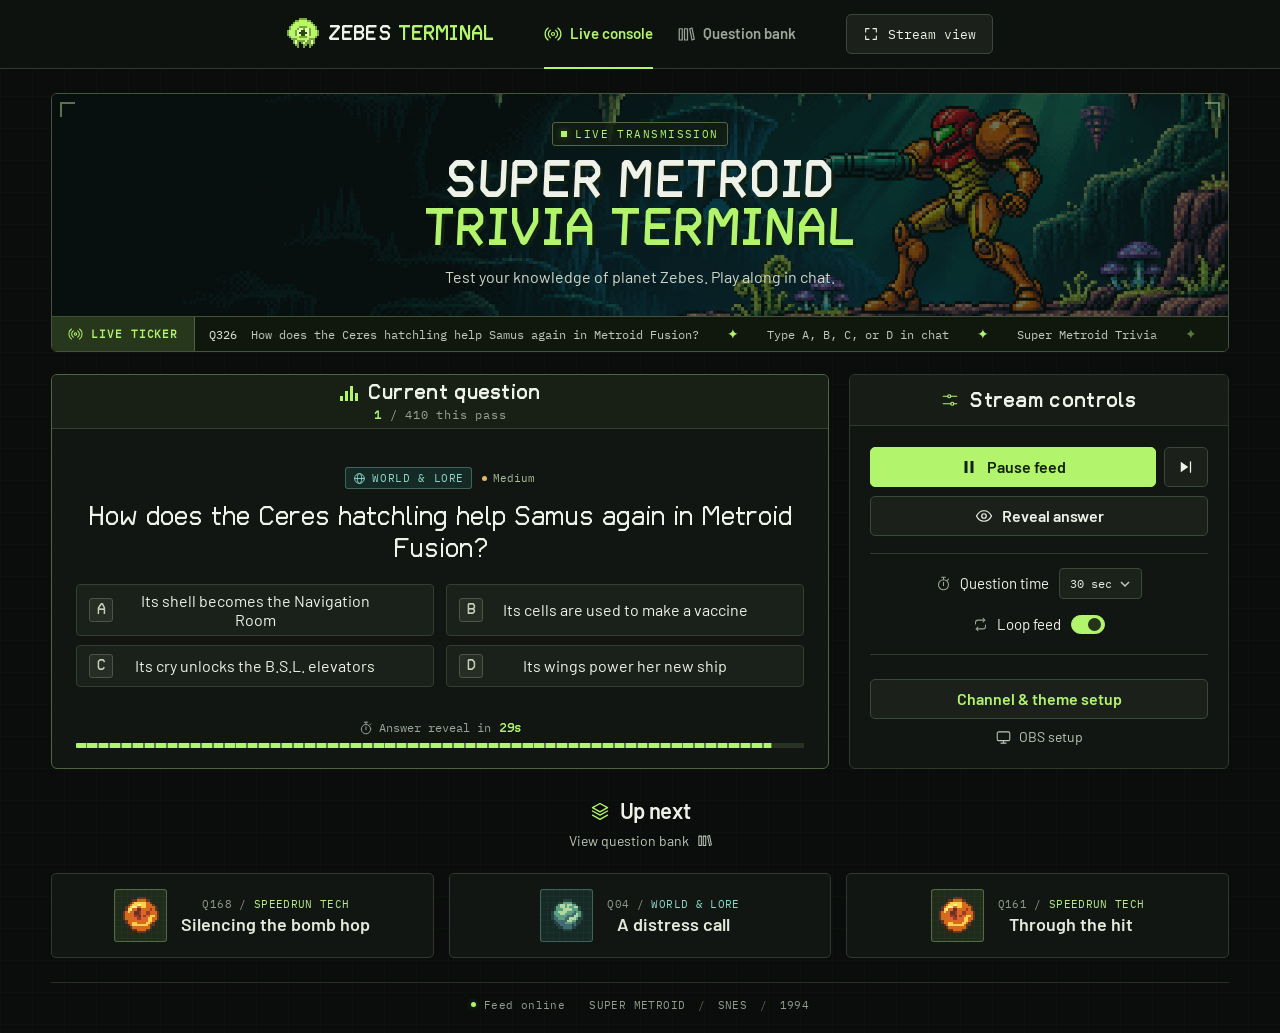
==== commit c5be03b0: "Add runner-inspired broadcast themes and a shareable live theme editor" ====
--- a/index.html
+++ b/index.html
@@ -6,6 +6,7 @@
   <meta name="description" content="Live Super Metroid trivia on boss mechanics, speedrun routes and the runners who raced them. Includes timed answers and an offline OBS view.">
   <title>Zebes Terminal | Super Metroid Trivia</title>
   <link rel="icon" href="assets/mark.png"><link rel="stylesheet" href="style.css?v=5892e2c">
+  <link rel="stylesheet" href="theme.css?v=1"><script defer src="theme.js?v=1"></script>
   <link rel="preload" href="assets/zebes-relay-regular.woff2" as="font" type="font/woff2" crossorigin>
   <script defer src="font.js"></script><script defer src="questions.js"></script><script defer src="rotation.js"></script><script defer src="chat.js"></script><script defer src="app.js"></script><script defer src="scoreboard.js"></script>
 </head>
@@ -51,7 +52,7 @@
             <div class="setting"><label for="duration"><i data-icon="timer"></i>Question time</label><select id="duration"><option value="15">15 sec</option><option value="30" selected>30 sec</option><option value="45">45 sec</option><option value="60">60 sec</option></select></div>
             <div class="setting"><span id="loop-label"><i data-icon="repeat"></i>Loop feed</span><button id="loop" class="switch" aria-labelledby="loop-label" role="switch" aria-checked="true"><b></b></button></div>
           </div>
-          <a class="button chat-link" href="setup.html">Connect Twitch chat</a><button id="setup" class="setup-link"><i data-icon="monitor"></i>OBS setup</button>
+          <a class="button chat-link" href="setup.html">Channel &amp; theme setup</a><button id="setup" class="setup-link"><i data-icon="monitor"></i>OBS setup</button>
         </div>
       </aside>
     </div>
--- a/theme.css
+++ b/theme.css
@@ -0,0 +1,124 @@
+/* The broadcast and the setup preview share these surfaces and frame treatments. */
+.broadcast-palette {
+  --muted: color-mix(in srgb, var(--white) 70%, var(--panel));
+  --line: color-mix(in srgb, var(--secondary) 24%, var(--panel));
+  --edge: color-mix(in srgb, var(--lime) 57%, var(--panel));
+  --raised: color-mix(in srgb, var(--white) 5%, var(--panel));
+  --tinted: color-mix(in srgb, var(--lime) 12%, var(--panel));
+  color: var(--white);
+}
+html.broadcast-palette {scrollbar-color:var(--line) var(--page)}
+.broadcast-palette body, .preview-screen.broadcast-palette {background:var(--page);color:var(--white)}
+.broadcast-palette .hero {background-color:var(--page);background-image:var(--banner-art)}
+.broadcast-palette .hero::before {background:color-mix(in srgb,var(--banner-tint) var(--tint-amount),transparent)}
+.broadcast-palette .hero h1 {text-shadow:0 2px 5px #000b}
+.broadcast-palette .hero p, .broadcast-palette .card-title,
+.broadcast-palette .answer-note, .broadcast-palette .crawl-set strong {color:var(--white)}
+.broadcast-palette .topbar, .broadcast-palette .ticker,
+.broadcast-palette .panel-heading, .broadcast-palette .question-panel .panel-heading {
+  background:var(--panel);border-color:var(--line);
+}
+.broadcast-palette .banner, .broadcast-palette .question-panel, .broadcast-palette dialog {border-color:var(--edge)}
+.broadcast-palette .bracket {border-color:var(--secondary)}
+.broadcast-palette .live-tag, .broadcast-palette .ticker-label {background:var(--tinted);border-color:var(--edge);color:var(--lime)}
+.broadcast-palette .live-dot, .broadcast-palette .footer-light {box-shadow:none}
+.broadcast-palette .timer-info b, .broadcast-palette .leaders li b, .broadcast-palette .signal {color:var(--secondary)}
+.broadcast-palette .signal b {background:currentColor}
+.broadcast-palette .timer-track {background:var(--line)}
+.broadcast-palette #timer-bar, .broadcast-palette .preview-time {background:var(--secondary)}
+.broadcast-palette .q-count span, .broadcast-palette .difficulty, .broadcast-palette #crawl,
+.broadcast-palette .card-meta span, .broadcast-palette .setting i, .broadcast-palette footer,
+.broadcast-palette .text-button, .broadcast-palette .setup-link, .broadcast-palette .modal-body ol {color:var(--muted)}
+.broadcast-palette .button, .broadcast-palette select, .broadcast-palette .chat-field,
+.broadcast-palette .choice {background-color:var(--raised);border-color:var(--line);color:var(--white)}
+.broadcast-palette .choice span:first-child {background:var(--panel);border-color:var(--line);color:var(--muted)}
+.broadcast-palette .button:hover:not(:disabled), .broadcast-palette .choice.picked,
+.broadcast-palette button.choice:hover:not(:disabled), .broadcast-palette .bank-card:hover,
+.broadcast-palette .queue-card:hover {background:var(--tinted);border-color:var(--edge)}
+.broadcast-palette .primary, .broadcast-palette .primary:hover:not(:disabled),
+.broadcast-palette .choice.correct span:first-child {background:var(--lime);border-color:var(--lime);color:var(--accent-ink)}
+.broadcast-palette .choice.correct {background:var(--tinted);border-color:var(--lime);color:var(--lime)}
+.broadcast-palette .choice.missed {border-style:dashed;border-color:var(--muted)}
+.broadcast-palette .reveal:disabled {background:var(--panel);color:var(--muted)}
+.broadcast-palette .switch[aria-checked="true"] b {background:var(--accent-ink)}
+.broadcast-palette .chat-link, .broadcast-palette nav a.active {color:var(--lime)}
+.broadcast-palette .chat-panel, .broadcast-palette footer {border-color:var(--line)}
+
+.broadcast-palette[data-frame="signal"] :is(.panel,.banner) {
+  border:1px solid transparent;
+  background:linear-gradient(var(--panel),var(--panel)) padding-box,
+             linear-gradient(115deg,var(--lime),var(--line) 55%,var(--secondary)) border-box;
+}
+.broadcast-palette[data-frame="splits"] :is(.panel,.banner,.choice,.live-tag) {border-radius:1px}
+.broadcast-palette[data-frame="splits"] .panel-heading {border-top:2px solid var(--secondary)}
+.broadcast-palette[data-frame="splits"] :is(.timer-info b,.leaders li b) {font-family:var(--mono);font-variant-numeric:tabular-nums}
+.broadcast-palette[data-frame="orbit"] .panel-heading {background:var(--tinted)}
+.broadcast-palette[data-frame="orbit"] .leaders li:nth-child(odd),
+.broadcast-palette[data-frame="orbit"] .choice:nth-child(odd) {background-color:var(--tinted)}
+.broadcast-palette[data-frame="orbit"] .leaders li:first-child b {color:var(--secondary)}
+
+.studio {width:min(1120px,94%);margin:clamp(22px,5vh,56px) auto 48px}
+.studio-title {margin:auto auto 22px;max-width:62ch}
+.studio-title h1 {font:700 clamp(26px,3.3vw,44px)/1.15 var(--pixel)}
+.studio-title p {margin:10px auto;color:var(--muted);max-width:52ch}
+.studio-grid {display:grid;grid-template-columns:minmax(0,1fr) minmax(0,1fr);gap:20px;align-items:start}
+.studio-card {min-width:0;background:var(--panel);border:1px solid var(--line);border-radius:7px;padding:clamp(16px,2.4vw,30px)}
+.studio-card h2 {justify-content:center;margin:0 0 12px}
+.studio-card .field-label {margin-top:0}
+.studio-card fieldset {min-width:0;margin:20px 0 0;padding:0;border:0}
+.studio-card legend {margin:auto;padding:0 0 9px;font-weight:600}
+.theme-list {display:grid;grid-template-columns:1fr 1fr;gap:8px}
+.theme-option {position:relative;display:block;cursor:pointer}
+.theme-option input {position:absolute;width:1px;height:1px;opacity:0}
+.theme-tile {display:grid;justify-items:center;gap:3px;background:#161c16;border:1px solid var(--line);
+  border-radius:5px;padding:10px 5px;min-height:78px;align-content:center}
+.theme-option input:checked + .theme-tile {border-color:var(--lime);box-shadow:inset 0 0 0 1px var(--lime)}
+.theme-option input:focus-visible + .theme-tile {outline:2px solid var(--white);outline-offset:2px}
+.theme-tile small,.studio small {font-size:13px;color:var(--muted)}
+.swatch-strip {display:flex;gap:3px}
+.swatch-strip i {width:18px;height:5px;border-radius:1px;background:var(--swatch)}
+.studio-card .customize {width:100%;margin-top:9px}
+.custom-fields {margin-top:12px;padding:14px;border:1px solid var(--line);border-radius:5px}
+.color-grid {display:grid;grid-template-columns:repeat(3,minmax(0,1fr));gap:10px;margin-bottom:14px}
+.color-grid label {display:grid;justify-items:center;gap:4px;font-size:14px}
+.color-grid input {display:block;width:100%;height:27px;border:1px solid var(--line);border-radius:3px;background:var(--page);padding:2px;cursor:pointer}
+.shade-row {display:grid;justify-items:center;gap:3px;margin:6px 0 15px}
+.shade-row input {width:min(250px,95%);accent-color:var(--lime)}
+.studio .hint {display:block;margin:5px 0;color:var(--muted)}
+.studio .notice {color:#f0ca99;font-size:14px;margin:8px 0}
+.studio .primary {width:100%;margin-top:18px}
+.studio .font-options .field-label {margin-top:10px}
+#link-result {margin-top:16px}
+#copy-result:empty {display:none}
+.studio a.inline-link {color:var(--lime);text-decoration:underline;text-underline-offset:3px}
+.studio .preview-card {position:sticky;top:20px}
+.preview-screen {background:var(--page);color:var(--white);border:1px solid var(--line);border-radius:6px;padding:8px}
+.preview-screen .hero {min-height:122px;padding:10px 5%;background-position:center 54%}
+.preview-screen .hero h3 {font:700 clamp(16px,1.65vw,25px)/1.08 var(--pixel);margin:5px 0}
+.preview-screen .hero h3 span {display:block;color:var(--lime)}
+.preview-screen .hero p {font-size:12px}
+.preview-screen .live-tag {font-size:8px}
+.preview-screen .ticker {height:22px;align-items:stretch}
+.preview-screen .ticker-label {font-size:8px;padding:0 6px}
+.preview-crawl {flex:1;display:grid;place-items:center;font:9px var(--mono);color:var(--muted)}
+.preview-board {display:grid;grid-template-columns:minmax(0,2fr) minmax(75px,1fr);gap:5px;margin-top:5px}
+.preview-screen .panel-heading {min-height:24px;padding:3px;font:700 10px var(--pixel)}
+.preview-question {font:400 14px/1.22 var(--pixel);padding:8px 6px}
+.preview-choices {display:grid;grid-template-columns:1fr 1fr;gap:3px;padding:0 6px}
+.preview-screen .choice {display:grid;grid-template-columns:1fr;min-height:23px;padding:2px;font:10px/1.2 var(--pixel)}
+.preview-screen .timer-track {height:4px;margin:9px 7px}
+.preview-time {height:100%;width:66%;background:var(--lime)}
+.preview-leaders {list-style:none;margin:6px 0;padding:0}
+.preview-screen .leaders li {display:flex;justify-content:center;gap:6px;font:10px var(--mono);padding:5px 2px}
+.studio .share-palette {display:inline-block;margin-top:12px;font-size:14px}
+.studio .mobile-preview-link {display:none}
+.studio-guide {margin-top:20px}
+.studio-guide ol {list-style-position:inside;padding:0;margin:8px auto}
+.studio-guide p {margin:8px auto;max-width:74ch;color:var(--muted)}
+.studio-guide a {display:inline-block;margin-top:5px}
+@media(max-width:800px){
+  .studio {max-width:600px}
+  .studio .mobile-preview-link {display:inline-block;margin:8px auto 0;font-size:14px}
+  .studio-grid {grid-template-columns:1fr}
+  .studio .preview-card {position:static}
+}
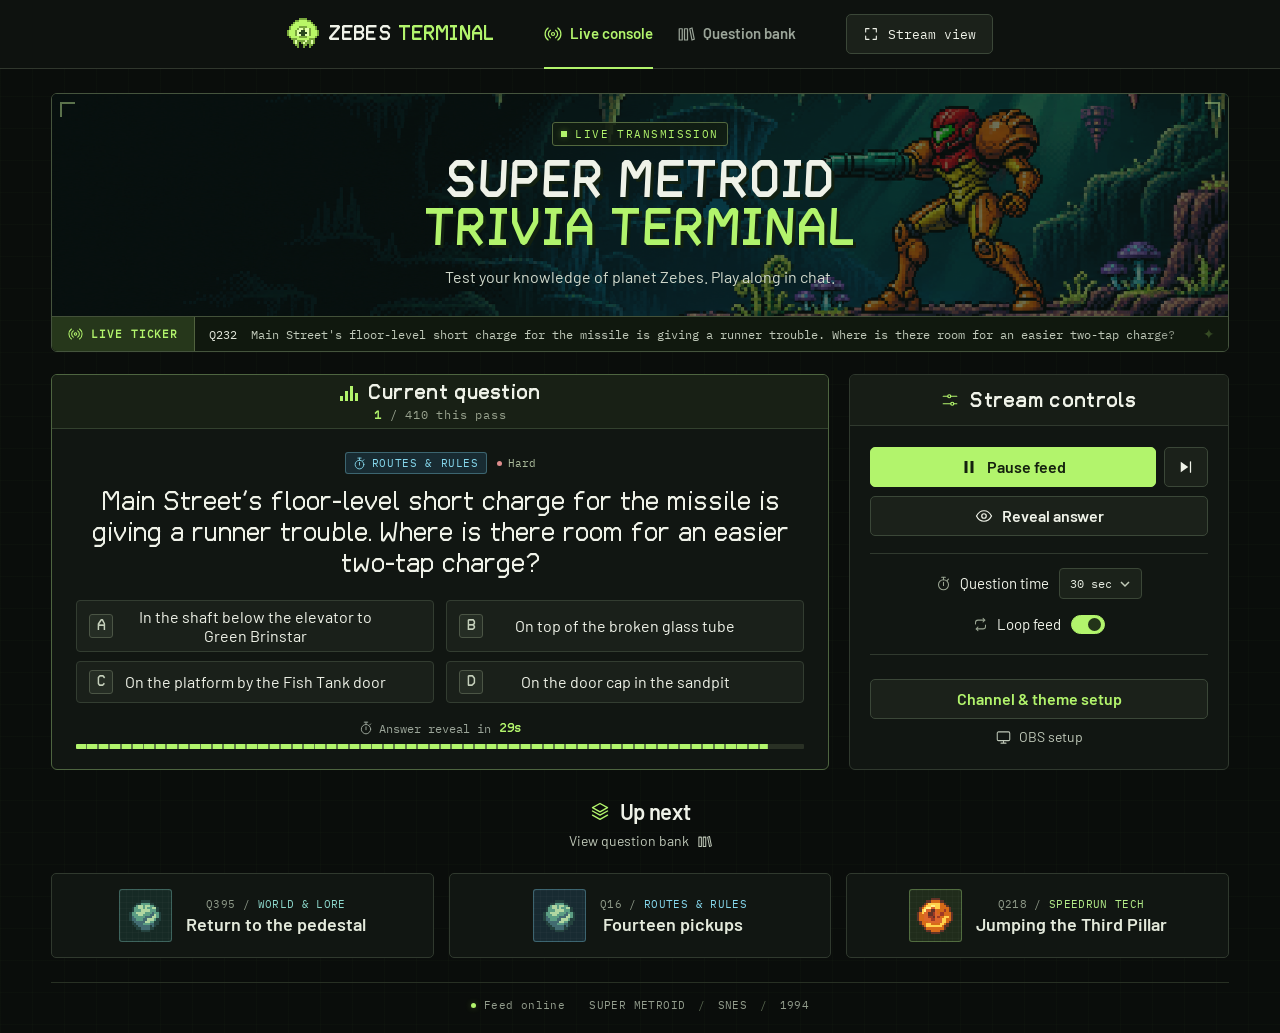
==== commit 427b1493: "Match Violet Signal to Zeni’s neon vaporwave broadcast frame" ====
--- a/index.html
+++ b/index.html
@@ -6,7 +6,7 @@
   <meta name="description" content="Live Super Metroid trivia on boss mechanics, speedrun routes and the runners who raced them. Includes timed answers and an offline OBS view.">
   <title>Zebes Terminal | Super Metroid Trivia</title>
   <link rel="icon" href="assets/mark.png"><link rel="stylesheet" href="style.css?v=5892e2c">
-  <link rel="stylesheet" href="theme.css?v=1"><script defer src="theme.js?v=1"></script>
+  <link rel="stylesheet" href="theme.css?v=2"><script defer src="theme.js?v=2"></script>
   <link rel="preload" href="assets/zebes-relay-regular.woff2" as="font" type="font/woff2" crossorigin>
   <script defer src="font.js"></script><script defer src="questions.js"></script><script defer src="rotation.js"></script><script defer src="chat.js"></script><script defer src="app.js"></script><script defer src="scoreboard.js"></script>
 </head>
--- a/theme.css
+++ b/theme.css
@@ -44,11 +44,39 @@
 .broadcast-palette .chat-link, .broadcast-palette nav a.active {color:var(--lime)}
 .broadcast-palette .chat-panel, .broadcast-palette footer {border-color:var(--line)}
 
-.broadcast-palette[data-frame="signal"] :is(.panel,.banner) {
-  border:1px solid transparent;
-  background:linear-gradient(var(--panel),var(--panel)) padding-box,
-             linear-gradient(115deg,var(--lime),var(--line) 55%,var(--secondary)) border-box;
+.broadcast-palette[data-frame="signal"] {
+  --rail-gradient:linear-gradient(108deg,var(--rail-violet),var(--rail-blue) 22%,var(--secondary) 50%,var(--rail-blue) 78%,var(--rail-violet));
+  --rail-glow:color-mix(in srgb,var(--lime) 34%,transparent);
+  --split-glow:color-mix(in srgb,var(--secondary) 25%,transparent);
 }
+.broadcast-palette[data-frame="signal"] .streaming #console,
+.preview-screen.broadcast-palette[data-frame="signal"] {
+  border:2px solid var(--lime);border-radius:2px;
+  background:var(--page);box-shadow:0 0 7px var(--rail-glow),inset 0 0 5px var(--rail-glow);
+}
+.broadcast-palette[data-frame="signal"] .streaming #console {padding:clamp(5px,.55vw,10px)}
+.broadcast-palette[data-frame="signal"] .streaming .dashboard {margin-top:clamp(5px,.55vw,10px);gap:clamp(5px,.55vw,10px)}
+.broadcast-palette[data-frame="signal"] .panel {
+  border:2px solid var(--lime);border-radius:2px;
+  background:radial-gradient(ellipse at 95% 100%,color-mix(in srgb,var(--rail-violet) 14%,var(--panel)),transparent 54%),var(--panel);
+}
+.broadcast-palette[data-frame="signal"] :is(.question-panel,.banner) {
+  border:2px solid transparent;border-radius:16px;
+  background:linear-gradient(var(--panel),var(--panel)) padding-box,var(--rail-gradient) border-box;
+  box-shadow:0 0 5px var(--split-glow);
+}
+.broadcast-palette[data-frame="signal"] :is(.ticker,.panel-heading) {
+  border:0;
+  background:linear-gradient(90deg,var(--lime),var(--rail-violet) 35%,var(--rail-blue) 72%,var(--lime)) bottom / 100% 2px no-repeat,
+             linear-gradient(90deg,var(--tinted),var(--panel) 28%,var(--panel) 72%,var(--tinted));
+}
+.broadcast-palette[data-frame="signal"] .ticker {background-position:top,center}
+.broadcast-palette[data-frame="signal"] .hero :is(h1,h3) span {text-shadow:0 0 7px var(--rail-glow),0 2px 2px #030106}
+.broadcast-palette[data-frame="signal"] :is(.preview-time,#timer-bar) {
+  background:linear-gradient(90deg,var(--lime),var(--rail-violet) 35%,var(--rail-blue) 65%,var(--secondary));
+}
+.broadcast-palette[data-frame="signal"] .leaders li:first-child b {color:var(--lime)}
+.preview-screen.broadcast-palette[data-frame="signal"] :is(.banner,.question-panel) {border-radius:9px}
 .broadcast-palette[data-frame="splits"] :is(.panel,.banner,.choice,.live-tag) {border-radius:1px}
 .broadcast-palette[data-frame="splits"] .panel-heading {border-top:2px solid var(--secondary)}
 .broadcast-palette[data-frame="splits"] :is(.timer-info b,.leaders li b) {font-family:var(--mono);font-variant-numeric:tabular-nums}
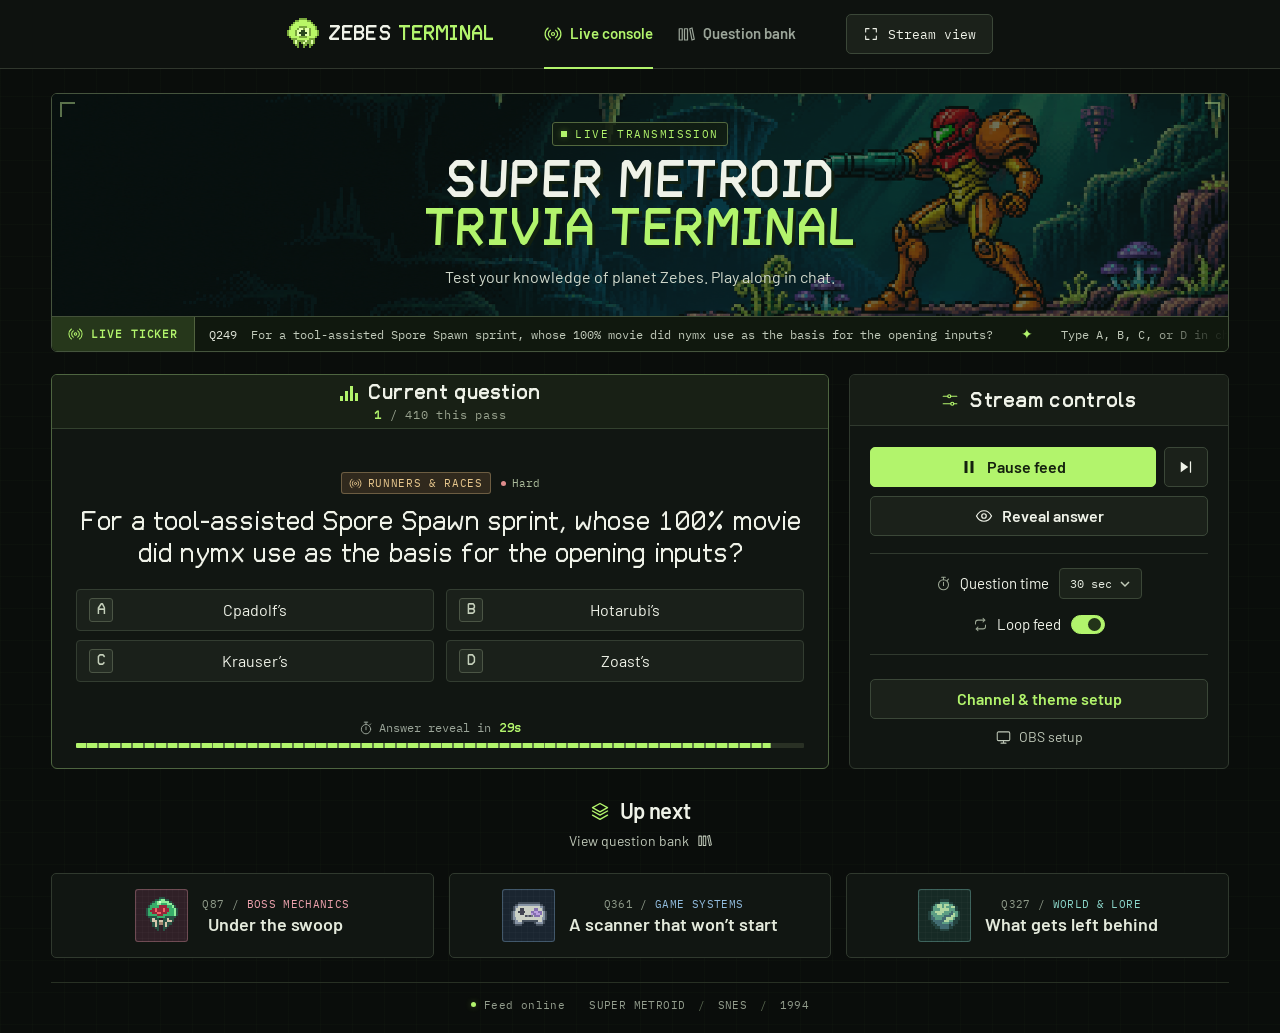
==== commit aebb401e: "Give each broadcast theme original regular and bold typefaces" ====
--- a/index.html
+++ b/index.html
@@ -5,9 +5,8 @@
   <meta name="theme-color" content="#0b0e0c">
   <meta name="description" content="Live Super Metroid trivia on boss mechanics, speedrun routes and the runners who raced them. Includes timed answers and an offline OBS view.">
   <title>Zebes Terminal | Super Metroid Trivia</title>
-  <link rel="icon" href="assets/mark.png"><link rel="stylesheet" href="style.css?v=5892e2c">
-  <link rel="stylesheet" href="theme.css?v=2"><script defer src="theme.js?v=2"></script>
-  <link rel="preload" href="assets/zebes-relay-regular.woff2" as="font" type="font/woff2" crossorigin>
+  <link rel="icon" href="assets/mark.png"><link rel="stylesheet" href="style.css?v=theme-fonts">
+  <link rel="stylesheet" href="theme.css?v=2"><script defer src="theme.js?v=3"></script>
   <script defer src="font.js"></script><script defer src="questions.js"></script><script defer src="rotation.js"></script><script defer src="chat.js"></script><script defer src="app.js"></script><script defer src="scoreboard.js"></script>
 </head>
 <body>
--- a/style.css
+++ b/style.css
@@ -1,9 +1,16 @@
 @font-face{font-family:Barlow;src:url(assets/barlow.ttf)}@font-face{font-family:Barlow;src:url(assets/barlow-semibold.ttf);font-weight:600}@font-face{font-family:Barlow;src:url(assets/barlow-bold.ttf);font-weight:700}
 @font-face{font-family:"Zebes Relay";src:url(assets/zebes-relay-regular.woff2) format("woff2");font-weight:400;font-display:swap}
 @font-face{font-family:"Zebes Relay";src:url(assets/zebes-relay-bold.woff2) format("woff2");font-weight:700;font-display:swap}
+@font-face{font-family:"Neon Trace";src:url(assets/neon-trace-regular.woff2) format("woff2");font-weight:400;font-display:swap}
+@font-face{font-family:"Neon Trace";src:url(assets/neon-trace-bold.woff2) format("woff2");font-weight:700;font-display:swap}
+@font-face{font-family:"Split Counter";src:url(assets/split-counter-regular.woff2) format("woff2");font-weight:400;font-display:swap}
+@font-face{font-family:"Split Counter";src:url(assets/split-counter-bold.woff2) format("woff2");font-weight:700;font-display:swap}
+@font-face{font-family:"Orbit Arc";src:url(assets/orbit-arc-regular.woff2) format("woff2");font-weight:400;font-display:swap}
+@font-face{font-family:"Orbit Arc";src:url(assets/orbit-arc-bold.woff2) format("woff2");font-weight:700;font-display:swap}
 @font-face{font-family:Plex;src:url(assets/mono.ttf)}
-:root{color-scheme:dark;--page:#0a0d0b;--panel:#111612;--line:#30392e;--lime:#b2f46c;--white:#eff2e8;--muted:#9ba599;--mono:Plex,monospace;--pixel:"Zebes Relay",Barlow,sans-serif;--body:Barlow,Arial,sans-serif}
-:root.has-channel-font{--pixel:"Channel Overlay","Zebes Relay",Barlow,sans-serif}
+:root{color-scheme:dark;--page:#0a0d0b;--panel:#111612;--line:#30392e;--lime:#b2f46c;--white:#eff2e8;--muted:#9ba599;--mono:Plex,monospace;--body:Barlow,Arial,sans-serif}
+:root,.preview-screen,.font-preview{--pixel:var(--theme-face,"Zebes Relay"),Barlow,sans-serif}
+.has-channel-font:is(:root,.preview-screen,.font-preview){--pixel:"Channel Overlay",var(--theme-face,"Zebes Relay"),Barlow,sans-serif}
 *{box-sizing:border-box}html{min-height:100%;background:var(--page);scrollbar-color:#46523e #0d100d}body{margin:0;background-color:var(--page);background-image:linear-gradient(#aaff7004 1px,transparent 1px),linear-gradient(90deg,#aaff7004 1px,transparent 1px);background-size:32px 32px;color:var(--white);font:1rem/1.45 var(--body);min-height:100vh}button,select,input{font:inherit}button,a,select,input{outline-offset:4px}button:focus-visible,a:focus-visible,input:focus-visible,select:focus-visible{outline:2px solid var(--lime)}button,select,a{touch-action:manipulation}button,select{cursor:pointer}button{color:inherit}button:disabled{cursor:default}a{color:inherit;text-decoration:none}[hidden]{display:none!important}h1,h2,h3,p{margin:0}i[data-icon]{display:inline-flex;align-items:center;justify-content:center;flex-shrink:0;width:18px;height:18px}i svg{width:100%;height:100%;display:block}
 .topbar{background:#0e120f;border-bottom:1px solid #30372d}.bar-inner,.wrap{width:min(1380px,92%);margin:auto}.bar-inner{min-height:68px;display:flex;align-items:center;gap:50px}.brand{display:inline-flex;gap:6px;align-items:center;white-space:nowrap;font:700 19px/1 var(--pixel);letter-spacing:-1.4px}.brand span{color:var(--lime)}.brand img{image-rendering:pixelated;margin-right:3px}.topbar nav{align-self:stretch;display:flex;gap:24px}.topbar nav a{display:flex;align-items:center;gap:8px;position:relative;font-size:15px;font-weight:600;color:var(--muted)}nav a.active{color:var(--lime)}nav a.active:after{content:"";height:2px;background:var(--lime);position:absolute;bottom:-1px;left:0;right:0}.topbar nav a:hover{color:var(--white)}.button{border:1px solid #3b4738;border-radius:5px;min-height:40px;display:inline-flex;justify-content:center;align-items:center;gap:9px;background:#1b211a;font-weight:600;transition:background .15s,border-color .15s}.button:hover:not(:disabled){background:#283025;border-color:#687b5c}.stream-btn{margin-left:auto;font:13px var(--mono);padding:0 16px;white-space:nowrap}.stream-btn i{width:16px}
 .wrap{padding-top:24px}.banner{border:1px solid #45543d;border-radius:6px;overflow:hidden;background:#060d09}.hero{position:relative;isolation:isolate;min-height:222px;display:flex;align-items:center;padding:26px 3.05%;background-image:url(assets/zebes.png);background-size:cover;background-position:center 54%}
@@ -63,7 +70,7 @@
   .streaming:not(.chat-enabled) .question-body{padding-block:2vh}
 }
 .timer-info b,.leaders li b{font-weight:700;letter-spacing:.03em}
-.has-channel-font .streaming{--body:var(--pixel);--mono:var(--pixel);font-family:var(--body)}
+html[data-frame] .streaming,.preview-screen{--body:var(--pixel);--mono:var(--pixel);font-family:var(--body)}
 .font-options{margin-top:14px}.font-options summary{width:fit-content;cursor:pointer;color:var(--lime)}
 .font-options p{margin:6px 0 9px}.font-options small{color:var(--muted)}
 .font-preview{font:400 21px/1.3 var(--pixel);color:var(--white)}
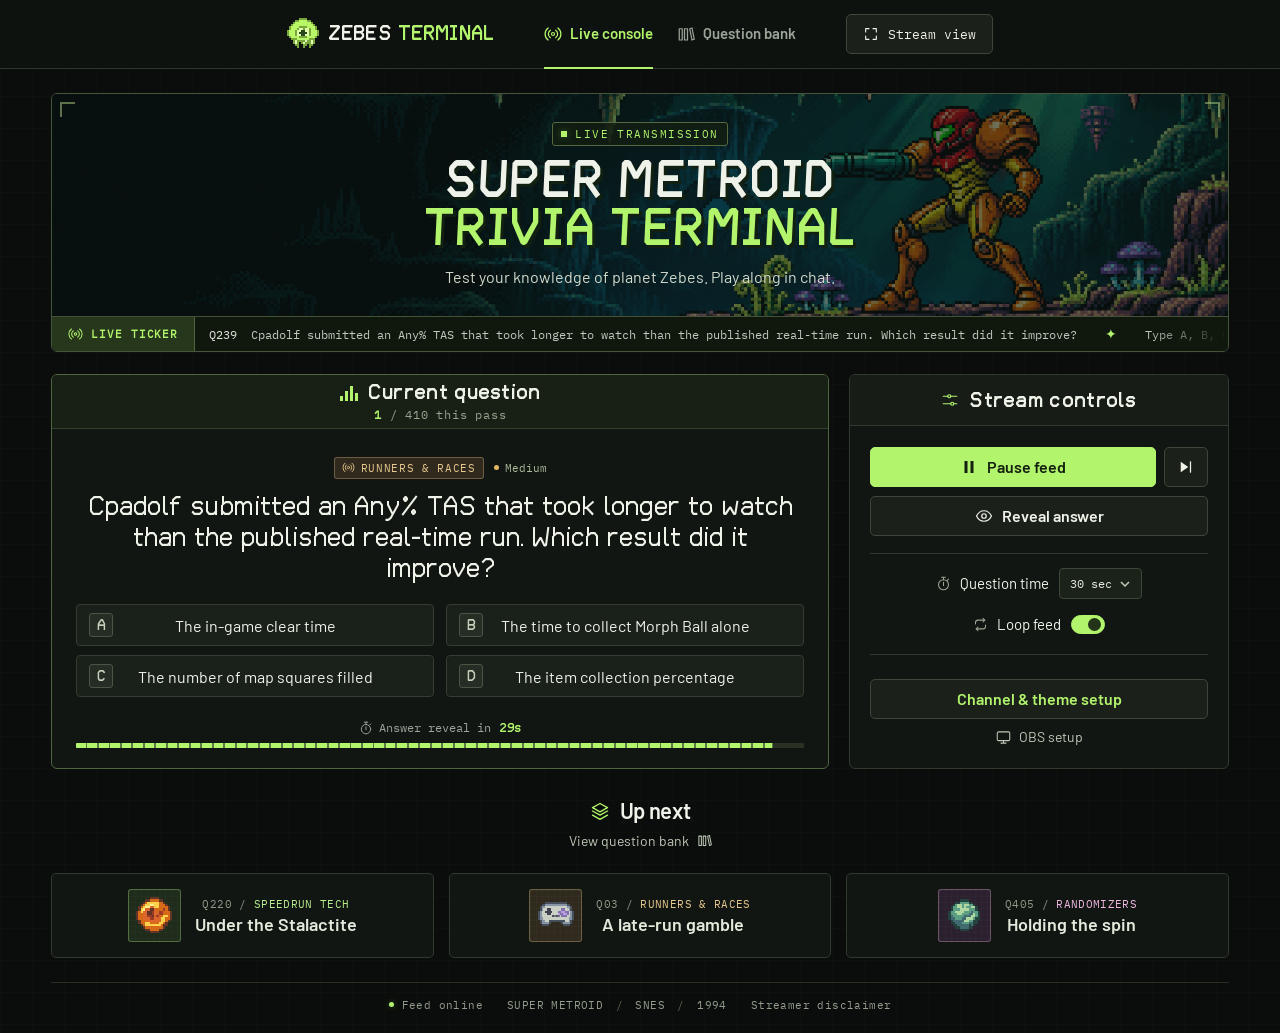
==== commit 1f63ccc8: "Clarify streamer credits and independent fan project status" ====
--- a/index.html
+++ b/index.html
@@ -61,7 +61,7 @@
     <div class="filters"><label class="searchbox"><i data-icon="search"></i><input type="search" id="search" placeholder="Search questions" aria-label="Search questions"></label><select id="category-filter" aria-label="Filter by category"><option value="">All categories</option></select></div>
     <div class="archive-count" id="results" aria-live="polite"></div><div id="bank-list"></div>
   </section>
-  <footer><span><b class="footer-light"></b><span id="footer-state">Feed online</span></span><span>SUPER METROID <em>/</em> SNES <em>/</em> 1994</span></footer>
+  <footer><span><b class="footer-light"></b><span id="footer-state">Feed online</span></span><span>SUPER METROID <em>/</em> SNES <em>/</em> 1994</span><a href="setup.html#streamer-disclaimer">Streamer disclaimer</a></footer>
 </main>
 <button class="button exit-stream" id="exit-stream"><i data-icon="contract"></i>Exit stream view</button>
 <dialog id="scores-dialog"><div class="panel-heading"><h2>Channel scorebook</h2><button class="close" id="close-scores" aria-label="Close scorebook">×</button></div>
